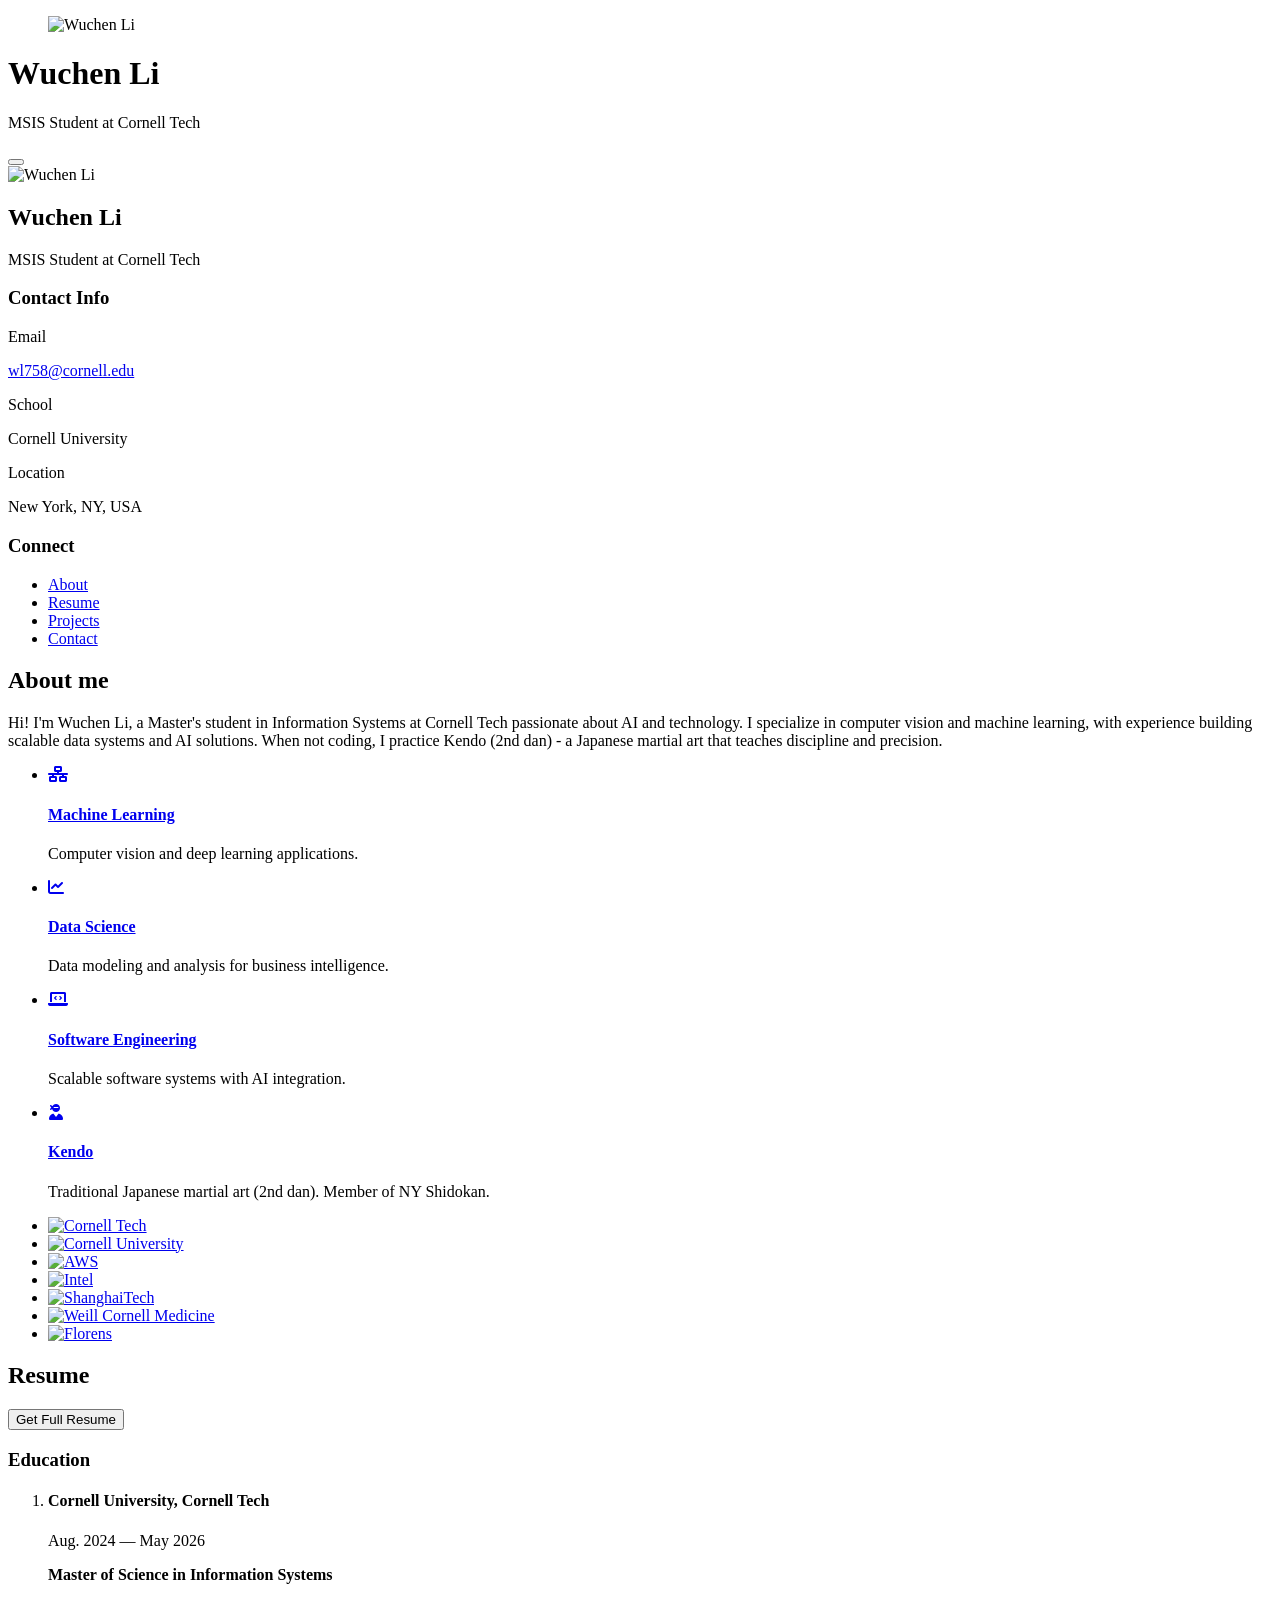
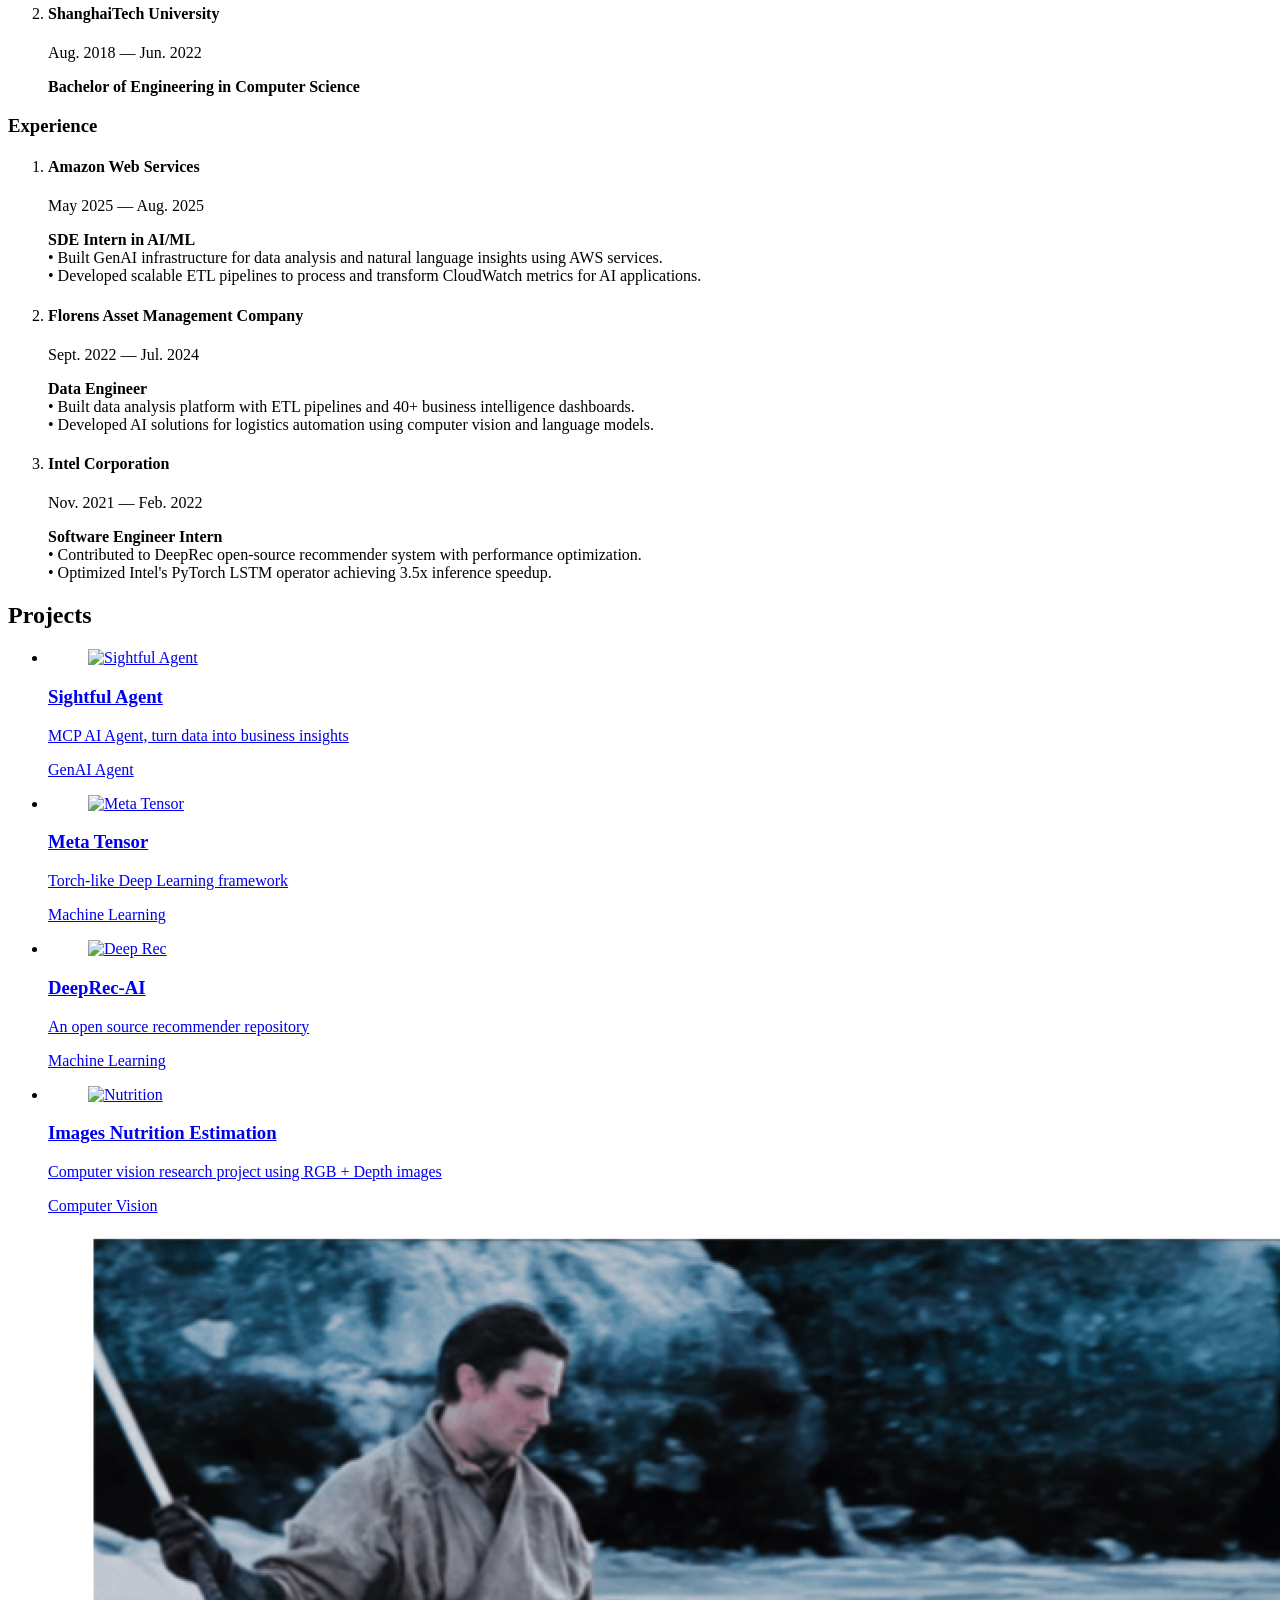
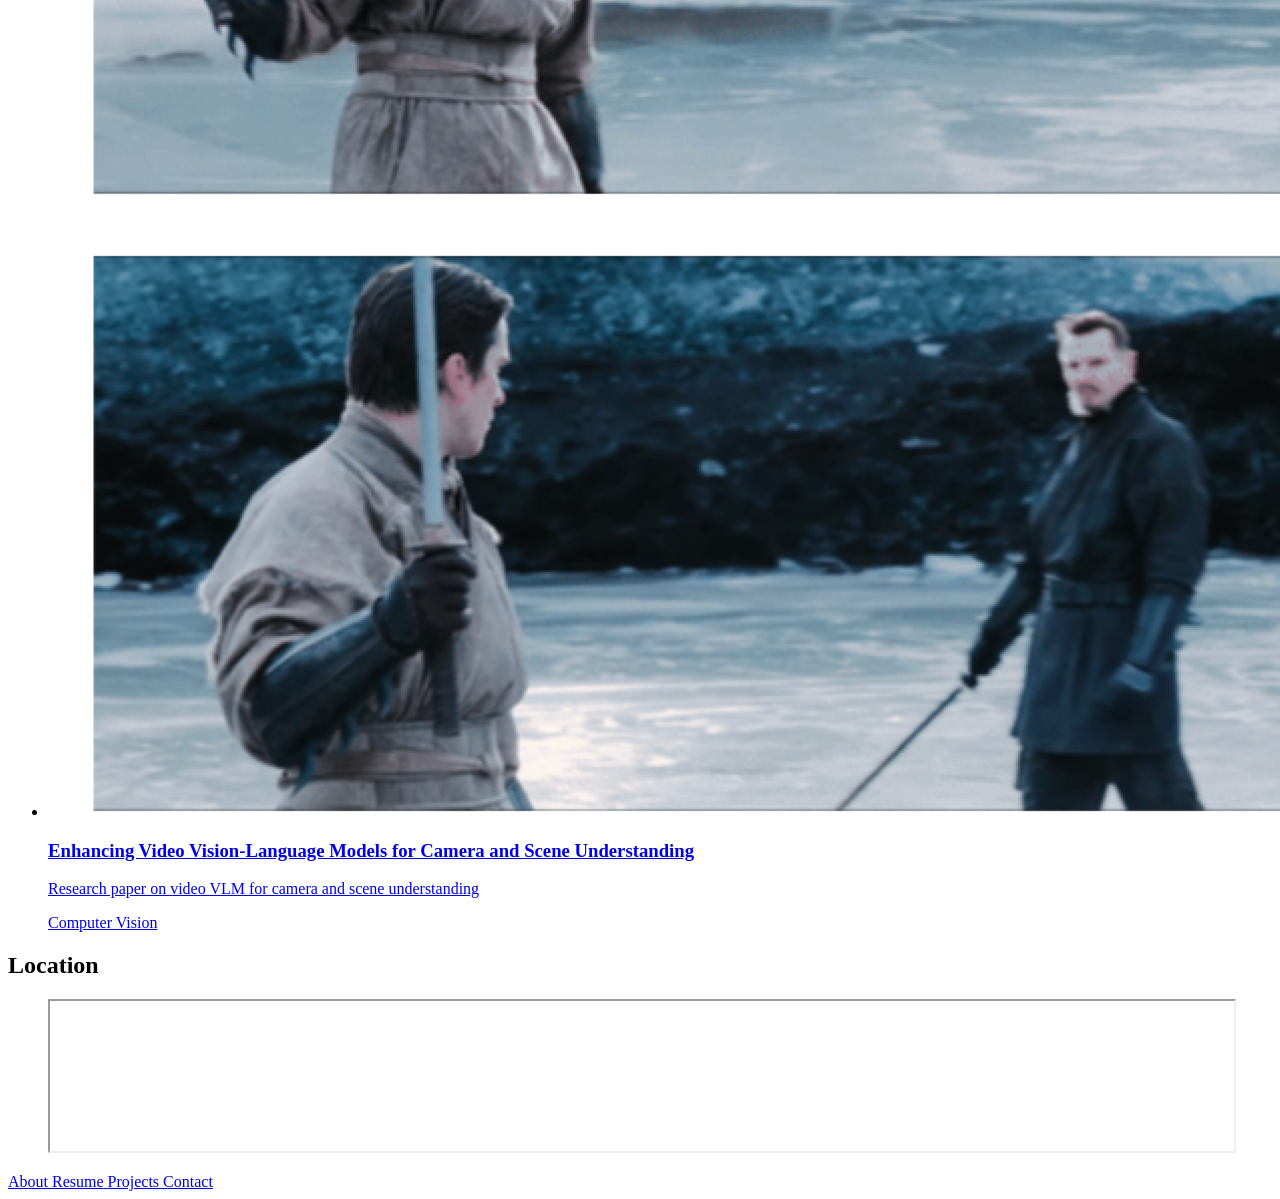
==== index.html @ 983c2b2d "add video vlm paper" ====
<!DOCTYPE html>
<html lang="en">

<head>
  <meta charset="UTF-8">
  <meta http-equiv="X-UA-Compatible" content="IE=edge">
  <meta name="viewport" content="width=device-width, initial-scale=1.0, viewport-fit=cover, user-scalable=no">
  <title>Wuchen Li - Personal Website</title>

  <!-- SEO Meta Tags -->
  <meta name="description" content="Wuchen Li - MSIS Student at Cornell Tech. Passionate about computer vision and healthcare. Kendo practitioner and technology enthusiast.">
  <meta name="keywords" content="Wuchen Li, Cornell Tech, MSIS, Computer Vision, Healthcare, Kendo, Technology">
  <meta name="author" content="Wuchen Li">
  <meta name="robots" content="index, follow">

  <!-- Open Graph Meta Tags -->
  <meta property="og:title" content="Wuchen Li | Homepage">
  <meta property="og:description" content="Hi, I'm Wuchen! Come to connect with me.">
  <meta property="og:image" content="https://sightvanish.github.io/assets/cover.jpeg">
  <meta property="og:url" content="https://sightvanish.github.io/">
  <meta property="og:type" content="website">

  <!-- Twitter Card Meta Tags -->
  <meta name="twitter:card" content="summary_large_image">
  <meta name="twitter:title" content="Wuchen Li | Homepage">
  <meta name="twitter:description" content="Hi, I'm Wuchen! Come to connect with me.">
  <meta name="twitter:image" content="https://sightvanish.github.io/assets/cover.jpeg">

  <!-- Structured Data -->
  <script type="application/ld+json">
  {
    "@context": "https://schema.org",
    "@type": "Person",
    "name": "Wuchen Li",
    "url": "https://sightvanish.github.io",
    "jobTitle": "MSIS Student",
    "worksFor": {
      "@type": "Organization",
      "name": "Cornell Tech"
    },
    "alumniOf": {
      "@type": "CollegeOrUniversity",
      "name": "Cornell University"
    },
    "sameAs": [
      "https://www.linkedin.com/in/wuchen-aubrey-li-a215612aa",
      "https://github.com/sightvanish",
      "https://www.instagram.com/li_wuchen/profilecard/?igsh=MTM2YzI3bjBvbGVmZQ=="
    ]
  }
  </script>

  <!--
    - favicon
  -->
  <link rel="shortcut icon" href="assets/images/wuchen.jpg" type="image/jpeg">

  <!--
    - Tailwind CSS
  -->
  <script src="https://cdn.tailwindcss.com"></script>
  <script>
    tailwind.config = {
      theme: {
        extend: {
          colors: {
            primary: {
              50: '#f0f9ff',
              100: '#e0f2fe',
              200: '#bae6fd',
              300: '#7dd3fc',
              400: '#38bdf8',
              500: '#0ea5e9',
              600: '#0284c7',
              700: '#0369a1',
              800: '#075985',
              900: '#0c4a6e',
            },
            accent: {
              50: '#fefce8',
              100: '#fef9c3',
              200: '#fef08a',
              300: '#fde047',
              400: '#facc15',
              500: '#eab308',
              600: '#ca8a04',
              700: '#a16207',
              800: '#854d0e',
              900: '#713f12',
            },
            neutral: {
              50: '#fafafa',
              100: '#f5f5f5',
              200: '#e5e5e5',
              300: '#d4d4d4',
              400: '#a3a3a3',
              500: '#737373',
              600: '#525252',
              700: '#404040',
              800: '#262626',
              900: '#171717',
            }
          },
          animation: {
            'fade-in': 'fadeIn 0.5s ease-in-out',
            'slide-up': 'slideUp 0.6s ease-out',
            'bounce-gentle': 'bounceGentle 2s infinite',
            'pulse-soft': 'pulseSoft 2s infinite',
            'float': 'float 3s ease-in-out infinite',
          },
          keyframes: {
            fadeIn: {
              '0%': { opacity: '0', transform: 'translateY(20px)' },
              '100%': { opacity: '1', transform: 'translateY(0)' }
            },
            slideUp: {
              '0%': { opacity: '0', transform: 'translateY(30px)' },
              '100%': { opacity: '1', transform: 'translateY(0)' }
            },
            bounceGentle: {
              '0%, 100%': { transform: 'translateY(0)' },
              '50%': { transform: 'translateY(-10px)' }
            },
            pulseSoft: {
              '0%, 100%': { opacity: '1' },
              '50%': { opacity: '0.8' }
            },
            float: {
              '0%, 100%': { transform: 'translateY(0px)' },
              '50%': { transform: 'translateY(-20px)' }
            }
          }
        }
      }
    }
  </script>

  <!--
    - custom css link
  -->
  <link rel="stylesheet" href="src/css/style.css">

  <!--
    - google font link
  -->
  <link rel="preconnect" href="https://fonts.googleapis.com">
  <link rel="preconnect" href="https://fonts.gstatic.com" crossorigin>
  <link href="https://fonts.googleapis.com/css2?family=Poppins:wght@300;400;500;600;700&display=swap" rel="stylesheet">

  <!-- Font Awesome -->
  <link rel="stylesheet" href="https://cdnjs.cloudflare.com/ajax/libs/font-awesome/6.0.0-beta3/css/all.min.css">

  <!-- Mobile-specific meta tags -->
  <meta name="apple-mobile-web-app-capable" content="yes">
  <meta name="apple-mobile-web-app-status-bar-style" content="default">
  <meta name="apple-mobile-web-app-title" content="Wuchen Li">
  <meta name="mobile-web-app-capable" content="yes">
  <meta name="theme-color" content="#3b82f6">
  <meta name="msapplication-TileColor" content="#3b82f6">

</head>

<body class="bg-gradient-to-br from-blue-50 via-white to-purple-50 min-h-screen font-['Poppins']">

  <!--
    - #MAIN
  -->

  <main class="min-h-screen bg-gradient-to-br from-blue-50 via-white to-purple-50">

    <!-- Mobile Header (Profile Section) -->
    <header class="mobile-header lg:hidden bg-white/90 backdrop-blur-lg border-b border-gray-200 shadow-lg sticky top-0 z-40">
      <div class="flex items-center p-3">
        <div class="flex items-center gap-3">
          <figure class="avatar-box bg-gradient-to-br from-blue-100 to-purple-100 p-1.5 rounded-xl shadow-lg">
            <img src="assets/images/wuchen.jpg" alt="Wuchen Li" width="80" height="80" class="rounded-lg">
          </figure>
          <div class="info-content">
            <h1 class="name text-base font-semibold text-gray-800" title="Wuchen Li">Wuchen Li</h1>
            <p class="title bg-gradient-to-r from-blue-500 to-purple-600 text-white text-xs font-medium px-2 py-0.5 rounded-full inline-block">MSIS Student at Cornell Tech</p>
          </div>
        </div>
      </div>
    </header>

    <!-- Desktop Sidebar (Hidden on mobile) -->
    <aside class="sidebar bg-white/80 backdrop-blur-lg border-r border-gray-200 p-6 shadow-xl w-80 flex-shrink-0 fixed top-0 left-0 h-screen overflow-hidden hidden lg:block z-50" data-sidebar>

      <!-- Mobile close button -->
      <button class="lg:hidden absolute top-4 right-4 bg-gradient-to-r from-red-500 to-pink-600 text-white rounded-xl px-3 py-2 text-sm font-medium shadow-lg transition-all duration-300" data-sidebar-close>
        <ion-icon name="close-outline" class="text-xl"></ion-icon>
      </button>

      <!-- Profile Section -->
      <div class="profile-section text-center mb-8">
        <!-- Avatar with clean design -->
        <div class="avatar-container relative mb-6">
          <div class="relative bg-white p-2 rounded-2xl shadow-lg">
            <img src="assets/images/wuchen.jpg" alt="Wuchen Li" width="160" height="160" class="rounded-xl shadow-sm">
          </div>
        </div>

        <!-- Name and Title -->
        <h1 class="name text-2xl font-bold text-gray-800 mb-2 bg-gradient-to-r from-blue-500 to-purple-600 bg-clip-text text-transparent" title="Wuchen Li">Wuchen Li</h1>
        <p class="title text-gray-600 text-sm font-medium mb-4">MSIS Student at Cornell Tech</p>
        
      </div>

      <!-- Contact Section -->
      <div class="contact-section mb-8">
        <h3 class="section-title text-gray-700 text-sm font-semibold uppercase tracking-wider mb-4 flex items-center gap-2">
          <div class="w-1 h-4 bg-gradient-to-b from-blue-500 to-purple-600 rounded-full"></div>
          Contact Info
        </h3>

        <div class="contact-grid space-y-3">
          <!-- Email -->
          <div class="contact-card group bg-gray-50 border border-gray-200 rounded-xl p-3 hover:bg-gray-100 transition-all duration-300 hover:scale-105">
            <div class="flex items-center gap-3">
              <div class="icon-wrapper bg-gradient-to-br from-blue-500 to-blue-600 w-8 h-8 rounded-lg flex items-center justify-center shadow-lg group-hover:shadow-blue-500/25 transition-all duration-300">
                <ion-icon name="mail-outline" class="text-white text-sm"></ion-icon>
              </div>
              <div class="contact-details flex-1 min-w-0">
                <p class="contact-label text-gray-500 text-xs font-medium uppercase tracking-wider mb-1">Email</p>
                <a href="mailto:wl758@cornell.edu" class="contact-value text-gray-700 text-sm font-medium hover:text-blue-600 transition-colors duration-300 truncate block">wl758@cornell.edu</a>
              </div>
            </div>
          </div>


          <!-- School -->
          <div class="contact-card group bg-gray-50 border border-gray-200 rounded-xl p-3 hover:bg-gray-100 transition-all duration-300 hover:scale-105">
            <div class="flex items-center gap-3">
              <div class="icon-wrapper bg-gradient-to-br from-purple-500 to-purple-600 w-8 h-8 rounded-lg flex items-center justify-center shadow-lg group-hover:shadow-purple-500/25 transition-all duration-300">
                <ion-icon name="school-outline" class="text-white text-sm"></ion-icon>
              </div>
              <div class="contact-details flex-1 min-w-0">
                <p class="contact-label text-gray-500 text-xs font-medium uppercase tracking-wider mb-1">School</p>
                <span class="contact-value text-gray-700 text-sm font-medium truncate block">Cornell University</span>
              </div>
            </div>
          </div>

          <!-- Location -->
          <div class="contact-card group bg-gray-50 border border-gray-200 rounded-xl p-3 hover:bg-gray-100 transition-all duration-300 hover:scale-105">
            <div class="flex items-center gap-3">
              <div class="icon-wrapper bg-gradient-to-br from-pink-500 to-pink-600 w-8 h-8 rounded-lg flex items-center justify-center shadow-lg group-hover:shadow-pink-500/25 transition-all duration-300">
                <ion-icon name="location-outline" class="text-white text-sm"></ion-icon>
              </div>
              <div class="contact-details flex-1 min-w-0">
                <p class="contact-label text-gray-500 text-xs font-medium uppercase tracking-wider mb-1">Location</p>
                <span class="contact-value text-gray-700 text-sm font-medium truncate block">New York, NY, USA</span>
              </div>
            </div>
          </div>
        </div>
      </div>

      <!-- Social Media Section -->
      <div class="social-section">
        <h3 class="section-title text-gray-700 text-sm font-semibold uppercase tracking-wider mb-4 flex items-center gap-2">
          <div class="w-1 h-4 bg-gradient-to-b from-blue-500 to-purple-600 rounded-full"></div>
          Connect
        </h3>

        <div class="social-grid grid grid-cols-3 gap-3">
          <a href="https://www.linkedin.com/in/wuchen-aubrey-li-a215612aa" class="social-card group bg-blue-50 border border-blue-200 rounded-xl p-4 flex flex-col items-center justify-center hover:bg-blue-100 transition-all duration-300 hover:scale-105 hover:shadow-lg hover:shadow-blue-500/25">
            <ion-icon name="logo-linkedin" class="text-blue-600 text-2xl group-hover:text-blue-700 transition-colors duration-300"></ion-icon>
          </a>

          <a href="https://github.com/sightvanish" class="social-card group bg-gray-50 border border-gray-200 rounded-xl p-4 flex flex-col items-center justify-center hover:bg-gray-100 transition-all duration-300 hover:scale-105 hover:shadow-lg hover:shadow-gray-500/25">
            <ion-icon name="logo-github" class="text-gray-600 text-2xl group-hover:text-gray-700 transition-colors duration-300"></ion-icon>
          </a>

          <a href="https://www.instagram.com/li_wuchen/profilecard/?igsh=MTM2YzI3bjBvbGVmZQ==" class="social-card group bg-pink-50 border border-pink-200 rounded-xl p-4 flex flex-col items-center justify-center hover:bg-pink-100 transition-all duration-300 hover:scale-105 hover:shadow-lg hover:shadow-pink-500/25">
            <ion-icon name="logo-instagram" class="text-pink-600 text-2xl group-hover:text-pink-700 transition-colors duration-300"></ion-icon>
          </a>
        </div>
      </div>

    </aside>

    <!-- Main Content Area -->
    <div class="main-content lg:ml-80">

      <!-- Desktop Navigation (Hidden on mobile) -->
      <nav class="navbar bg-white/90 backdrop-blur-lg border-b border-gray-200 shadow-lg z-40 fixed top-0 left-80 right-0 hidden lg:block">

        <div class="flex justify-center items-center p-4">
          <ul class="navbar-list flex justify-center items-center gap-6">

            <li class="navbar-item">
              <a href="#about" class="navbar-link active text-sm font-medium text-gray-700 hover:text-blue-600 transition-colors duration-300 py-4 px-2" data-nav-link>About</a>
            </li>

            <li class="navbar-item">
              <a href="#resume" class="navbar-link text-sm font-medium text-gray-700 hover:text-blue-600 transition-colors duration-300 py-4 px-2" data-nav-link>Resume</a>
            </li>

            <li class="navbar-item">
              <a href="#projects" class="navbar-link text-sm font-medium text-gray-700 hover:text-blue-600 transition-colors duration-300 py-4 px-2" data-nav-link>Projects</a>
            </li>

            <li class="navbar-item">
              <a href="#contact" class="navbar-link text-sm font-medium text-gray-700 hover:text-blue-600 transition-colors duration-300 py-4 px-2" data-nav-link>Contact</a>
            </li>

          </ul>
        </div>

      </nav>

      <!-- Content area with padding -->
      <div class="p-4 pb-24 lg:pb-8 lg:pt-20">

        <!--
          - #ABOUT
        -->

        <section id="about" class="about bg-white/80 backdrop-blur-lg border border-gray-200 rounded-3xl p-6 lg:p-8 shadow-xl animate-fade-in mb-8">

          <header class="mb-6">
            <h2 class="h2 article-title text-3xl font-bold text-gray-800 mb-4 relative">About me</h2>
          </header>

          <section class="about-text mb-8">
            <p class="text-gray-600 text-lg leading-relaxed">
              Hi! I'm Wuchen Li, a Master's student in Information Systems at Cornell Tech passionate about AI and technology. 
              I specialize in computer vision and machine learning, with experience building scalable data systems and AI solutions.
              When not coding, I practice Kendo (2nd dan) - a Japanese martial art that teaches discipline and precision.
            </p>
          </section>

          <ul class="service-list grid grid-cols-1 md:grid-cols-2 gap-6">
      
            <!-- Machine Learning -->
            <li class="service-item bg-gradient-to-br from-blue-50 to-purple-50 border border-blue-200 rounded-2xl p-6 shadow-lg hover:shadow-xl transition-all duration-300 transform hover:-translate-y-2">
              <div class="service-header flex items-center gap-4 mb-4">
                <div class="service-icon-box">
                  <a href="https://github.com/SightVanish/MetaTensor.git" target="_blank" class="block">
                    <i class="fas fa-network-wired service-icon text-4xl text-blue-600 hover:text-purple-600 transition-colors duration-300"></i>
                  </a>
                </div>
                <h4 class="h4 service-item-title text-xl font-semibold text-gray-800">
                  <a href="https://github.com/SightVanish/MetaTensor.git" target="_blank" class="hover:text-blue-600 transition-colors duration-300">Machine Learning</a>
                </h4>
              </div>
              <div class="service-content-box">
                <p class="service-item-text text-gray-600 leading-relaxed">
                  Computer vision and deep learning applications.
                </p>
              </div>
            </li>
      
            <!-- Data Science -->
            <li class="service-item bg-gradient-to-br from-green-50 to-blue-50 border border-green-200 rounded-2xl p-6 shadow-lg hover:shadow-xl transition-all duration-300 transform hover:-translate-y-2">
              <div class="service-header flex items-center gap-4 mb-4">
                <div class="service-icon-box">
                  <a href="https://github.com/SightVanish/PortfolioSelection.git" target="_blank" class="block">
                    <i class="fas fa-chart-line service-icon text-4xl text-green-600 hover:text-blue-600 transition-colors duration-300"></i>
                  </a>
                </div>
                <h4 class="h4 service-item-title text-xl font-semibold text-gray-800">
                  <a href="https://github.com/SightVanish/PortfolioSelection.git" target="_blank" class="hover:text-blue-600 transition-colors duration-300">Data Science</a>
                </h4>
              </div>
              <div class="service-content-box">
                <p class="service-item-text text-gray-600 leading-relaxed">
                  Data modeling and analysis for business intelligence.
                </p>
              </div>
            </li>
      
            <!-- Software Engineering -->
            <li class="service-item bg-gradient-to-br from-purple-50 to-pink-50 border border-purple-200 rounded-2xl p-6 shadow-lg hover:shadow-xl transition-all duration-300 transform hover:-translate-y-2">
              <div class="service-header flex items-center gap-4 mb-4">
                <div class="service-icon-box">
                  <a href="https://github.com/DeepRec-AI/DeepRec.git" target="_blank" class="block">
                    <i class="fas fa-laptop-code service-icon text-4xl text-purple-600 hover:text-pink-600 transition-colors duration-300"></i>
                  </a>
                </div>
                <h4 class="h4 service-item-title text-xl font-semibold text-gray-800">
                  <a href="https://github.com/DeepRec-AI/DeepRec.git" target="_blank" class="hover:text-blue-600 transition-colors duration-300">Software Engineering</a>
                </h4>
              </div>
              <div class="service-content-box">
                <p class="service-item-text text-gray-600 leading-relaxed">
                  Scalable software systems with AI integration.
                </p>
              </div>
            </li>
      
            <!-- Kendo -->
            <li class="service-item bg-gradient-to-br from-orange-50 to-red-50 border border-orange-200 rounded-2xl p-6 shadow-lg hover:shadow-xl transition-all duration-300 transform hover:-translate-y-2">
              <div class="service-header flex items-center gap-4 mb-4">
                <div class="service-icon-box">
                  <a href="https://shidogakuin.com/" target="_blank" class="block">
                    <i class="fas fa-user-ninja service-icon text-4xl text-orange-600 hover:text-red-600 transition-colors duration-300"></i>
                  </a>
                </div>
                <h4 class="h4 service-item-title text-xl font-semibold text-gray-800">
                  <a href="https://shidogakuin.com/" target="_blank" class="hover:text-blue-600 transition-colors duration-300">Kendo</a>
                </h4>
              </div>
              <div class="service-content-box">
                <p class="service-item-text text-gray-600 leading-relaxed">
                  Traditional Japanese martial art (2nd dan). Member of NY Shidokan.
                </p>
              </div>
            </li>
      
          </ul>

          <!-- Partners & Institutions -->
          <section class="clients mt-8">
            <ul class="clients-list flex gap-8 overflow-x-auto pb-4 px-4">
              <li class="clients-item flex-shrink-0">
                <a href="https://tech.cornell.edu" class="block">
                  <img src="assets/images/ct.png" alt="Cornell Tech" class="h-20 w-auto filter grayscale hover:grayscale-0 transition-all duration-300">
                </a>
              </li>
              <li class="clients-item flex-shrink-0">
                <a href="https://www.cornell.edu" class="block">
                  <img src="assets/images/cornell.png" alt="Cornell University" class="h-20 w-auto filter grayscale hover:grayscale-0 transition-all duration-300">
                </a>
              </li>
              <li class="clients-item flex-shrink-0">
                <a href="https://aws.amazon.com" class="block">
                  <img src="assets/images/AWS.png" alt="AWS" class="h-20 w-auto filter grayscale hover:grayscale-0 transition-all duration-300">
                </a>
              </li>
              <li class="clients-item flex-shrink-0">
                <a href="https://www.intel.com" class="block">
                  <img src="assets/images/Intel.png" alt="Intel" class="h-20 w-auto filter grayscale hover:grayscale-0 transition-all duration-300">
                </a>
              </li>
              <li class="clients-item flex-shrink-0">
                <a href="https://www.shanghaitech.edu.cn/eng/" class="block">
                  <img src="assets/images/shanghaitech.png" alt="ShanghaiTech" class="h-20 w-auto filter grayscale hover:grayscale-0 transition-all duration-300">
                </a>
              </li>
              <li class="clients-item flex-shrink-0">
                <a href="https://weill.cornell.edu" class="block">
                  <img src="assets/images/wcm.png" alt="Weill Cornell Medicine" class="h-20 w-auto filter grayscale hover:grayscale-0 transition-all duration-300">
                </a>
              </li>
              <li class="clients-item flex-shrink-0">
                <a href="https://www.florens.com" class="block">
                  <img src="assets/images/Florens.jpg" alt="Florens" class="h-20 w-auto filter grayscale hover:grayscale-0 transition-all duration-300">
                </a>
              </li>
            </ul>
          </section>

        </section>




        <!--
          - #RESUME
        -->

        <section id="resume" class="resume bg-white/80 backdrop-blur-lg border border-gray-200 rounded-3xl p-8 shadow-xl animate-fade-in mb-8">
          <header class="mb-8">
            <h2 class="h2 article-title text-3xl font-bold text-gray-800 mb-4">Resume</h2>
          </header>

          <div class="resume-download mb-8">
            <a href="https://drive.google.com/file/d/1L00V4jgaFC3DFxGvcUTUxunax2HSWGQc/view?usp=sharing" target="_blank" class="inline-block">
              <button class="download-btn bg-gradient-to-r from-blue-500 to-purple-600 text-white px-6 py-3 rounded-xl font-medium shadow-lg hover:shadow-xl transition-all duration-300 transform hover:scale-105">Get Full Resume</button>
            </a>
          </div>

          <section class="timeline mb-12">

            <div class="title-wrapper flex items-center gap-4 mb-8">
              <div class="icon-box bg-gradient-to-br from-blue-500 to-purple-600 text-white w-12 h-12 rounded-xl flex items-center justify-center shadow-lg">
                <ion-icon name="book-outline"></ion-icon>
              </div>

              <h3 class="h3 text-2xl font-bold text-gray-800">Education</h3>
            </div>

            <ol class="timeline-list space-y-8 ml-16">

                          <li class="timeline-item relative">

              <h4 class="h4 timeline-item-title text-xl font-semibold text-gray-800 mb-2">Cornell University, Cornell Tech</h4>

              <span class="text-blue-600 font-medium mb-3 block">Aug. 2024 — May 2026</span>

              <p class="timeline-text text-gray-600 leading-relaxed">
                <b class="text-gray-800">Master of Science in Information Systems</b>
              </p>

            </li>

              <li class="timeline-item relative">

                <h4 class="h4 timeline-item-title text-xl font-semibold text-gray-800 mb-2">ShanghaiTech University</h4>

                <span class="text-blue-600 font-medium mb-3 block">Aug. 2018 — Jun. 2022</span>

                <p class="timeline-text text-gray-600 leading-relaxed">
                  <b class="text-gray-800">Bachelor of Engineering in Computer Science</b>
                </p>

              </li>

            </ol>

          </section>

          <section class="timeline mb-12">

            <div class="title-wrapper flex items-center gap-4 mb-8">
              <div class="icon-box bg-gradient-to-br from-blue-500 to-purple-600 text-white w-12 h-12 rounded-xl flex items-center justify-center shadow-lg">
                <ion-icon name="briefcase-outline"></ion-icon>
              </div>

              <h3 class="h3 text-2xl font-bold text-gray-800">Experience</h3>
            </div>

            <ol class="timeline-list space-y-8 ml-16">
              <li class="timeline-item relative">

                <h4 class="h4 timeline-item-title text-xl font-semibold text-gray-800 mb-2">Amazon Web Services</h4>

                <span class="text-blue-600 font-medium mb-3 block">May 2025 — Aug. 2025</span>

                <p class="timeline-text text-gray-600 leading-relaxed">
                  <b class="text-gray-800">SDE Intern in AI/ML</b> <br>
                  • Built GenAI infrastructure for data analysis and natural language insights using AWS services.<br>
                  • Developed scalable ETL pipelines to process and transform CloudWatch metrics for AI applications.
                </p>

              </li>

                          <li class="timeline-item relative">

              <h4 class="h4 timeline-item-title text-xl font-semibold text-gray-800 mb-2">Florens Asset Management Company</h4>

              <span class="text-blue-600 font-medium mb-3 block">Sept. 2022 — Jul. 2024</span>

              <p class="timeline-text text-gray-600 leading-relaxed">
                <b class="text-gray-800">Data Engineer</b> <br>
                • Built data analysis platform with ETL pipelines and 40+ business intelligence dashboards.<br>
                • Developed AI solutions for logistics automation using computer vision and language models.
              </p>

            </li>

                          <li class="timeline-item relative">

              <h4 class="h4 timeline-item-title text-xl font-semibold text-gray-800 mb-2">Intel Corporation</h4>

              <span class="text-blue-600 font-medium mb-3 block">Nov. 2021 — Feb. 2022</span>

              <p class="timeline-text text-gray-600 leading-relaxed">
                <b class="text-gray-800">Software Engineer Intern</b> <br>
                • Contributed to DeepRec open-source recommender system with performance optimization.<br>
                • Optimized Intel's PyTorch LSTM operator achieving 3.5x inference speedup.
              </p>

            </li>

            </ol>

          </section>


        </section>

        <!--
          - #Project
        -->

        <section id="projects" class="projects bg-white/80 backdrop-blur-lg border border-gray-200 rounded-3xl p-8 shadow-xl animate-fade-in mb-8">

          <header class="mb-8">
            <h2 class="h2 article-title text-3xl font-bold text-gray-800 mb-4">Projects</h2>
          </header>

          <section class="projects">


            <ul class="project-list grid grid-cols-1 md:grid-cols-2 lg:grid-cols-3 gap-8">

              <li class="project-item active bg-white rounded-2xl shadow-lg hover:shadow-xl transition-all duration-300 transform hover:-translate-y-2" data-filter-item data-category="genai">
                <a href="https://sightfulagent.com" target="_blank" class="block">

                  <figure class="project-img relative w-full h-48 rounded-t-2xl overflow-hidden">
                    <div class="project-item-icon-box absolute inset-0 bg-black/50 flex items-center justify-center opacity-0 hover:opacity-100 transition-opacity duration-300">
                      <ion-icon name="eye-outline" class="text-white text-2xl"></ion-icon>
                    </div>

                    <img src="assets/images/sightfulagent.png" alt="Sightful Agent" loading="lazy" class="w-full h-full object-cover">
                  </figure>

                  <div class="p-6">
                    <h3 class="project-title text-xl font-semibold text-gray-800 mb-2">Sightful Agent</h3>
                    <p class="project-description text-gray-600 text-sm mb-3">MCP AI Agent, turn data into business insights</p>
                    <p class="project-category text-blue-600 font-medium">GenAI Agent</p>
                  </div>

                </a>
              </li>

              <li class="project-item active bg-white rounded-2xl shadow-lg hover:shadow-xl transition-all duration-300 transform hover:-translate-y-2" data-filter-item data-category="machine learning">
                <a href="https://github.com/SightVanish/MetaTensor.git" class="block">

                  <figure class="project-img relative w-full h-48 rounded-t-2xl overflow-hidden">
                    <div class="project-item-icon-box absolute inset-0 bg-black/50 flex items-center justify-center opacity-0 hover:opacity-100 transition-opacity duration-300">
                      <ion-icon name="eye-outline" class="text-white text-2xl"></ion-icon>
                    </div>

                    <img src="assets/images/metatensor.jpg" alt="Meta Tensor" loading="lazy" class="w-full h-full object-cover">
                  </figure>

                  <div class="p-6">
                    <h3 class="project-title text-xl font-semibold text-gray-800 mb-2">Meta Tensor</h3>
                    <p class="project-description text-gray-600 text-sm mb-3">Torch-like Deep Learning framework</p>
                    <p class="project-category text-blue-600 font-medium">Machine Learning</p>
                  </div>

                </a>
              </li>

              <li class="project-item active bg-white rounded-2xl shadow-lg hover:shadow-xl transition-all duration-300 transform hover:-translate-y-2" data-filter-item data-category="machine learning">
                <a href="https://github.com/DeepRec-AI/DeepRec" class="block">

                  <figure class="project-img relative w-full h-48 rounded-t-2xl overflow-hidden">
                    <div class="project-item-icon-box absolute inset-0 bg-black/50 flex items-center justify-center opacity-0 hover:opacity-100 transition-opacity duration-300">
                      <ion-icon name="eye-outline" class="text-white text-2xl"></ion-icon>
                    </div>

                    <img src="assets/images/deeprec.png" alt="Deep Rec" loading="lazy" class="w-full h-full object-cover">
                  </figure>

                  <div class="p-6">
                    <h3 class="project-title text-xl font-semibold text-gray-800 mb-2">DeepRec-AI</h3>
                    <p class="project-description text-gray-600 text-sm mb-3">An open source recommender repository</p>
                    <p class="project-category text-blue-600 font-medium">Machine Learning</p>
                  </div>

                </a>
              </li>

              <li class="project-item active bg-white rounded-2xl shadow-lg hover:shadow-xl transition-all duration-300 transform hover:-translate-y-2" data-filter-item data-category="computer vision">
                <a href="https://github.com/SightVanish/NutritionEstimation" class="block">

                  <figure class="project-img relative w-full h-48 rounded-t-2xl overflow-hidden">
                    <div class="project-item-icon-box absolute inset-0 bg-black/50 flex items-center justify-center opacity-0 hover:opacity-100 transition-opacity duration-300">
                      <ion-icon name="eye-outline" class="text-white text-2xl"></ion-icon>
                    </div>

                    <img src="assets/images/nutrition.jpg" alt="Nutrition" loading="lazy" class="w-full h-full object-cover">
                  </figure>

                  <div class="p-6">
                    <h3 class="project-title text-xl font-semibold text-gray-800 mb-2">Images Nutrition Estimation</h3>
                    <p class="project-description text-gray-600 text-sm mb-3">Computer vision research project using RGB + Depth images</p>
                    <p class="project-category text-blue-600 font-medium">Computer Vision</p>
                  </div>

                </a>
              </li>

              <li class="project-item active bg-white rounded-2xl shadow-lg hover:shadow-xl transition-all duration-300 transform hover:-translate-y-2" data-filter-item data-category="computer vision">
                <a href="assets/documents/Enhancing Video Vision-Language Models for Camera and Scene Understanding.pdf" target="_blank" rel="noopener noreferrer" class="block">

                  <figure class="project-img relative w-full h-48 rounded-t-2xl overflow-hidden">
                    <div class="project-item-icon-box absolute inset-0 bg-black/50 flex items-center justify-center opacity-0 hover:opacity-100 transition-opacity duration-300">
                      <ion-icon name="document-text-outline" class="text-white text-2xl"></ion-icon>
                    </div>

                    <img src="assets/images/video-vlm-paper.png" alt="Enhancing Video Vision-Language Models for Camera and Scene Understanding" loading="lazy" class="w-full h-full object-cover">
                  </figure>

                  <div class="p-6">
                    <h3 class="project-title text-xl font-semibold text-gray-800 mb-2">Enhancing Video Vision-Language Models for Camera and Scene Understanding</h3>
                    <p class="project-description text-gray-600 text-sm mb-3">Research paper on video VLM for camera and scene understanding</p>
                    <p class="project-category text-blue-600 font-medium">Computer Vision</p>
                  </div>

                </a>
              </li>

            </ul>

          </section>

        </section>

        <!--
          - #CONTACT
        -->

        <section id="contact" class="contact bg-white/80 backdrop-blur-lg border border-gray-200 rounded-3xl p-8 shadow-xl animate-fade-in">

          <header class="mb-8">
            <h2 class="h2 article-title text-3xl font-bold text-gray-800 mb-4">Location</h2>
          </header>

          <section class="mapbox mb-12" data-mapbox>
            <figure class="h-80 w-full rounded-2xl overflow-hidden border border-gray-200">
              <iframe
                src="https://www.google.com/maps/embed?pb=!1m18!1m12!1m3!1d3022.2905243968103!2d-73.95880502304192!3d40.75563443494187!2m3!1f0!2f0!3f0!3m2!1i1024!2i768!4f13.1!3m3!1m2!1s0x89c259ba857dd7a7%3A0xa9377b1a9772ce08!2sCornell%20Tech!5e0!3m2!1sen!2sus!4v1729628853876!5m2!1sen!2sus"
                width="100%" height="100%" loading="lazy" class="border-0"></iframe>
            </figure>
          </section>


        </section>

      </div>

    </div>

    <!-- Mobile Bottom Navigation -->
    <nav class="mobile-bottom-nav lg:hidden fixed bottom-0 left-0 right-0 bg-white/95 backdrop-blur-lg border-t border-gray-200 shadow-lg z-50">
      <div class="flex justify-around items-center p-2">
        <a href="#about" class="nav-item flex flex-col items-center p-3 rounded-xl transition-all duration-300 active" data-nav-link>
          <ion-icon name="person-outline" class="text-xl mb-1"></ion-icon>
          <span class="text-xs font-medium">About</span>
        </a>
        <a href="#resume" class="nav-item flex flex-col items-center p-3 rounded-xl transition-all duration-300" data-nav-link>
          <ion-icon name="document-text-outline" class="text-xl mb-1"></ion-icon>
          <span class="text-xs font-medium">Resume</span>
        </a>
        <a href="#projects" class="nav-item flex flex-col items-center p-3 rounded-xl transition-all duration-300" data-nav-link>
          <ion-icon name="folder-outline" class="text-xl mb-1"></ion-icon>
          <span class="text-xs font-medium">Projects</span>
        </a>
        <a href="#contact" class="nav-item flex flex-col items-center p-3 rounded-xl transition-all duration-300" data-nav-link>
          <ion-icon name="mail-outline" class="text-xl mb-1"></ion-icon>
          <span class="text-xs font-medium">Contact</span>
        </a>
      </div>
    </nav>

  </main>

  <!--
    - custom js link
  -->
  <script src="src/js/script.js"></script>

  <!--
    - ionicon link
  -->
  <script type="module" src="https://unpkg.com/ionicons@5.5.2/dist/ionicons/ionicons.esm.js"></script>
  <script nomodule src="https://unpkg.com/ionicons@5.5.2/dist/ionicons/ionicons.js"></script>

</body>

</html>
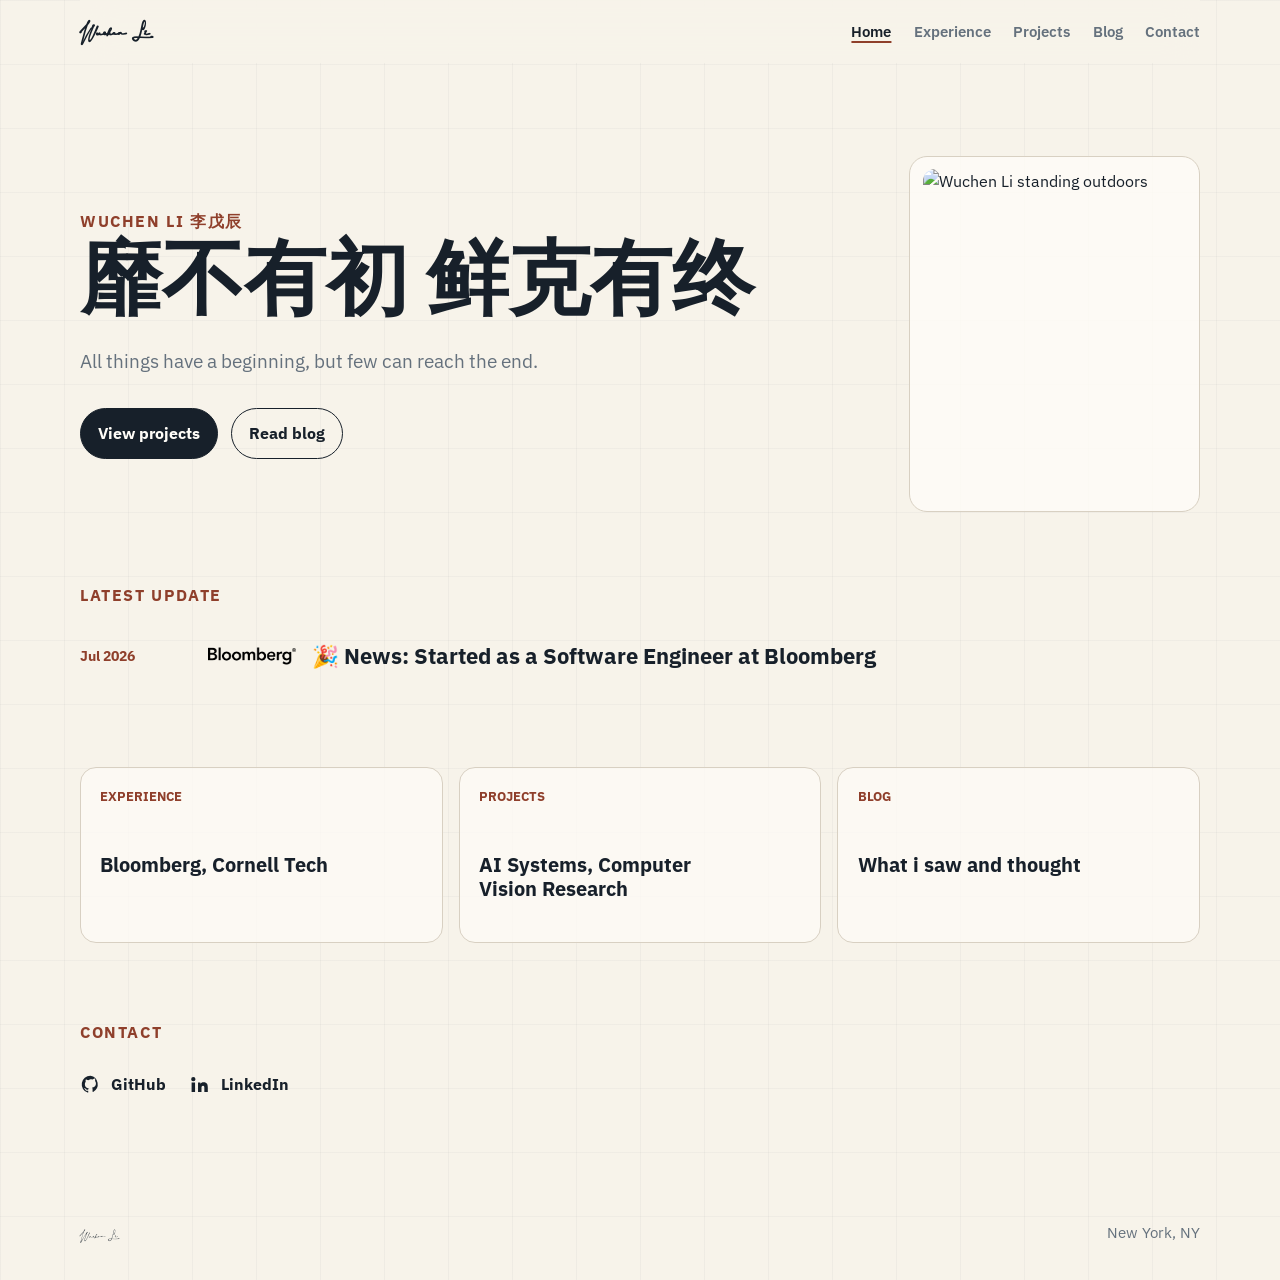
==== commit 47cefd2f: "Redesign personal website" ====
--- a/index.html
+++ b/index.html
@@ -4,755 +4,143 @@
 <head>
   <meta charset="UTF-8">
   <meta http-equiv="X-UA-Compatible" content="IE=edge">
-  <meta name="viewport" content="width=device-width, initial-scale=1.0, viewport-fit=cover, user-scalable=no">
-  <title>Wuchen Li - Personal Website</title>
-
-  <!-- SEO Meta Tags -->
-  <meta name="description" content="Wuchen Li - MSIS Student at Cornell Tech. Passionate about computer vision and healthcare. Kendo practitioner and technology enthusiast.">
-  <meta name="keywords" content="Wuchen Li, Cornell Tech, MSIS, Computer Vision, Healthcare, Kendo, Technology">
+  <meta name="viewport" content="width=device-width, initial-scale=1.0, viewport-fit=cover">
+  <title>Wuchen Li - Software Engineer at Bloomberg</title>
+  <meta name="description" content="Wuchen Li is a Software Engineer at Bloomberg with interests in computer vision research, AI systems, and Kendo.">
+  <meta name="keywords" content="Wuchen Li, Bloomberg, Software Engineer, Computer Vision, Cornell Tech, Machine Learning">
   <meta name="author" content="Wuchen Li">
   <meta name="robots" content="index, follow">
-
-  <!-- Open Graph Meta Tags -->
-  <meta property="og:title" content="Wuchen Li | Homepage">
-  <meta property="og:description" content="Hi, I'm Wuchen! Come to connect with me.">
+  <meta property="og:title" content="Wuchen Li">
+  <meta property="og:description" content="Software engineer at Bloomberg, computer vision researcher, and Kendo practitioner.">
   <meta property="og:image" content="https://sightvanish.github.io/assets/cover.jpeg">
   <meta property="og:url" content="https://sightvanish.github.io/">
   <meta property="og:type" content="website">
-
-  <!-- Twitter Card Meta Tags -->
   <meta name="twitter:card" content="summary_large_image">
-  <meta name="twitter:title" content="Wuchen Li | Homepage">
-  <meta name="twitter:description" content="Hi, I'm Wuchen! Come to connect with me.">
+  <meta name="twitter:title" content="Wuchen Li">
+  <meta name="twitter:description" content="Software engineer at Bloomberg, computer vision researcher, and Kendo practitioner.">
   <meta name="twitter:image" content="https://sightvanish.github.io/assets/cover.jpeg">
-
-  <!-- Structured Data -->
   <script type="application/ld+json">
   {
     "@context": "https://schema.org",
     "@type": "Person",
     "name": "Wuchen Li",
     "url": "https://sightvanish.github.io",
-    "jobTitle": "MSIS Student",
+    "jobTitle": "Software Engineer",
     "worksFor": {
       "@type": "Organization",
-      "name": "Cornell Tech"
+      "name": "Bloomberg"
     },
-    "alumniOf": {
-      "@type": "CollegeOrUniversity",
-      "name": "Cornell University"
-    },
+    "alumniOf": [
+      {
+        "@type": "CollegeOrUniversity",
+        "name": "Cornell University"
+      },
+      {
+        "@type": "CollegeOrUniversity",
+        "name": "ShanghaiTech University"
+      }
+    ],
     "sameAs": [
-      "https://www.linkedin.com/in/wuchen-aubrey-li-a215612aa",
-      "https://github.com/sightvanish",
-      "https://www.instagram.com/li_wuchen/profilecard/?igsh=MTM2YzI3bjBvbGVmZQ=="
+      "https://www.linkedin.com/in/wuchen-li/",
+      "https://github.com/sightvanish"
     ]
   }
   </script>
-
-  <!--
-    - favicon
-  -->
   <link rel="shortcut icon" href="assets/images/wuchen.jpg" type="image/jpeg">
-
-  <!--
-    - Tailwind CSS
-  -->
-  <script src="https://cdn.tailwindcss.com"></script>
-  <script>
-    tailwind.config = {
-      theme: {
-        extend: {
-          colors: {
-            primary: {
-              50: '#f0f9ff',
-              100: '#e0f2fe',
-              200: '#bae6fd',
-              300: '#7dd3fc',
-              400: '#38bdf8',
-              500: '#0ea5e9',
-              600: '#0284c7',
-              700: '#0369a1',
-              800: '#075985',
-              900: '#0c4a6e',
-            },
-            accent: {
-              50: '#fefce8',
-              100: '#fef9c3',
-              200: '#fef08a',
-              300: '#fde047',
-              400: '#facc15',
-              500: '#eab308',
-              600: '#ca8a04',
-              700: '#a16207',
-              800: '#854d0e',
-              900: '#713f12',
-            },
-            neutral: {
-              50: '#fafafa',
-              100: '#f5f5f5',
-              200: '#e5e5e5',
-              300: '#d4d4d4',
-              400: '#a3a3a3',
-              500: '#737373',
-              600: '#525252',
-              700: '#404040',
-              800: '#262626',
-              900: '#171717',
-            }
-          },
-          animation: {
-            'fade-in': 'fadeIn 0.5s ease-in-out',
-            'slide-up': 'slideUp 0.6s ease-out',
-            'bounce-gentle': 'bounceGentle 2s infinite',
-            'pulse-soft': 'pulseSoft 2s infinite',
-            'float': 'float 3s ease-in-out infinite',
-          },
-          keyframes: {
-            fadeIn: {
-              '0%': { opacity: '0', transform: 'translateY(20px)' },
-              '100%': { opacity: '1', transform: 'translateY(0)' }
-            },
-            slideUp: {
-              '0%': { opacity: '0', transform: 'translateY(30px)' },
-              '100%': { opacity: '1', transform: 'translateY(0)' }
-            },
-            bounceGentle: {
-              '0%, 100%': { transform: 'translateY(0)' },
-              '50%': { transform: 'translateY(-10px)' }
-            },
-            pulseSoft: {
-              '0%, 100%': { opacity: '1' },
-              '50%': { opacity: '0.8' }
-            },
-            float: {
-              '0%, 100%': { transform: 'translateY(0px)' },
-              '50%': { transform: 'translateY(-20px)' }
-            }
-          }
-        }
-      }
-    }
-  </script>
-
-  <!--
-    - custom css link
-  -->
-  <link rel="stylesheet" href="src/css/style.css">
-
-  <!--
-    - google font link
-  -->
   <link rel="preconnect" href="https://fonts.googleapis.com">
   <link rel="preconnect" href="https://fonts.gstatic.com" crossorigin>
-  <link href="https://fonts.googleapis.com/css2?family=Poppins:wght@300;400;500;600;700&display=swap" rel="stylesheet">
-
-  <!-- Font Awesome -->
-  <link rel="stylesheet" href="https://cdnjs.cloudflare.com/ajax/libs/font-awesome/6.0.0-beta3/css/all.min.css">
-
-  <!-- Mobile-specific meta tags -->
-  <meta name="apple-mobile-web-app-capable" content="yes">
-  <meta name="apple-mobile-web-app-status-bar-style" content="default">
-  <meta name="apple-mobile-web-app-title" content="Wuchen Li">
-  <meta name="mobile-web-app-capable" content="yes">
-  <meta name="theme-color" content="#3b82f6">
-  <meta name="msapplication-TileColor" content="#3b82f6">
-
+  <link href="https://fonts.googleapis.com/css2?family=IBM+Plex+Sans:wght@400;500;600;700&family=Newsreader:opsz,wght@6..72,500;6..72,600&display=swap" rel="stylesheet">
+  <link rel="stylesheet" href="src/css/style.css?v=20260704">
+  <meta name="theme-color" content="#f7f3ea">
 </head>
 
-<body class="bg-gradient-to-br from-blue-50 via-white to-purple-50 min-h-screen font-['Poppins']">
+<body class="home-page">
+  <a class="skip-link" href="#main">Skip to content</a>
 
-  <!--
-    - #MAIN
-  -->
+  <header class="site-header">
+    <a class="brand" href="index.html" aria-label="Wuchen Li home">
+      <span>Wuchen Li</span>
+    </a>
+    <nav class="site-nav" aria-label="Primary navigation">
+      <a class="active" href="index.html">Home</a>
+      <a href="work.html">Experience</a>
+      <a href="projects.html">Projects</a>
+      <a href="writing.html">Blog</a>
+      <a href="index.html#contact">Contact</a>
+    </nav>
+  </header>
 
-  <main class="min-h-screen bg-gradient-to-br from-blue-50 via-white to-purple-50">
-
-    <!-- Mobile Header (Profile Section) -->
-    <header class="mobile-header lg:hidden bg-white/90 backdrop-blur-lg border-b border-gray-200 shadow-lg sticky top-0 z-40">
-      <div class="flex items-center p-3">
-        <div class="flex items-center gap-3">
-          <figure class="avatar-box bg-gradient-to-br from-blue-100 to-purple-100 p-1.5 rounded-xl shadow-lg">
-            <img src="assets/images/wuchen.jpg" alt="Wuchen Li" width="80" height="80" class="rounded-lg">
-          </figure>
-          <div class="info-content">
-            <h1 class="name text-base font-semibold text-gray-800" title="Wuchen Li">Wuchen Li</h1>
-            <p class="title bg-gradient-to-r from-blue-500 to-purple-600 text-white text-xs font-medium px-2 py-0.5 rounded-full inline-block">MSIS Student at Cornell Tech</p>
-          </div>
+  <main id="main">
+    <section class="hero home-hero">
+      <div class="hero-copy">
+        <p class="eyebrow">WUCHEN LI 李戊辰</p>
+        <h1>靡不有初 鲜克有终</h1>
+        <p class="lede">All things have a beginning, but few can reach the end.</p>
+        <div class="hero-actions">
+          <a class="button primary" href="projects.html">View projects</a>
+          <a class="button secondary" href="writing.html">Read blog</a>
         </div>
       </div>
-    </header>
+      <figure class="portrait-card">
+        <img src="assets/images/wuchen.jpg" alt="Wuchen Li standing outdoors">
+      </figure>
+    </section>
 
-    <!-- Desktop Sidebar (Hidden on mobile) -->
-    <aside class="sidebar bg-white/80 backdrop-blur-lg border-r border-gray-200 p-6 shadow-xl w-80 flex-shrink-0 fixed top-0 left-0 h-screen overflow-hidden hidden lg:block z-50" data-sidebar>
+    <section class="updates-section" aria-label="Latest update">
+      <div class="section-kicker">Latest update</div>
+      <div class="news-list">
+        <article class="news-item feature-update">
+          <time datetime="2026-07-03">Jul 2026</time>
+          <div class="news-logo">
+            <img src="assets/images/Bloomberg.png" alt="Bloomberg logo">
+          </div>
+          <div>
+            <h3>🎉 News: Started as a Software Engineer at Bloomberg</h3>
+          </div>
+        </article>
+      </div>
+    </section>
 
-      <!-- Mobile close button -->
-      <button class="lg:hidden absolute top-4 right-4 bg-gradient-to-r from-red-500 to-pink-600 text-white rounded-xl px-3 py-2 text-sm font-medium shadow-lg transition-all duration-300" data-sidebar-close>
-        <ion-icon name="close-outline" class="text-xl"></ion-icon>
-      </button>
+    <section class="overview-section">
+      <a class="overview-link" href="work.html">
+        <span>Experience</span>
+        <strong>Bloomberg, Cornell Tech</strong>
+      </a>
+      <a class="overview-link" href="projects.html">
+        <span>Projects</span>
+        <strong>AI Systems, Computer Vision Research</strong>
+      </a>
+      <a class="overview-link" href="writing.html">
+        <span>Blog</span>
+        <strong>What i saw and thought</strong>
+      </a>
+    </section>
 
-      <!-- Profile Section -->
-      <div class="profile-section text-center mb-8">
-        <!-- Avatar with clean design -->
-        <div class="avatar-container relative mb-6">
-          <div class="relative bg-white p-2 rounded-2xl shadow-lg">
-            <img src="assets/images/wuchen.jpg" alt="Wuchen Li" width="160" height="160" class="rounded-xl shadow-sm">
-          </div>
-        </div>
-
-        <!-- Name and Title -->
-        <h1 class="name text-2xl font-bold text-gray-800 mb-2 bg-gradient-to-r from-blue-500 to-purple-600 bg-clip-text text-transparent" title="Wuchen Li">Wuchen Li</h1>
-        <p class="title text-gray-600 text-sm font-medium mb-4">MSIS Student at Cornell Tech</p>
-        
+    <section class="contact-section" id="contact" aria-label="Contact">
+      <div>
+        <p class="eyebrow">Contact</p>
       </div>
-
-      <!-- Contact Section -->
-      <div class="contact-section mb-8">
-        <h3 class="section-title text-gray-700 text-sm font-semibold uppercase tracking-wider mb-4 flex items-center gap-2">
-          <div class="w-1 h-4 bg-gradient-to-b from-blue-500 to-purple-600 rounded-full"></div>
-          Contact Info
-        </h3>
-
-        <div class="contact-grid space-y-3">
-          <!-- Email -->
-          <div class="contact-card group bg-gray-50 border border-gray-200 rounded-xl p-3 hover:bg-gray-100 transition-all duration-300 hover:scale-105">
-            <div class="flex items-center gap-3">
-              <div class="icon-wrapper bg-gradient-to-br from-blue-500 to-blue-600 w-8 h-8 rounded-lg flex items-center justify-center shadow-lg group-hover:shadow-blue-500/25 transition-all duration-300">
-                <ion-icon name="mail-outline" class="text-white text-sm"></ion-icon>
-              </div>
-              <div class="contact-details flex-1 min-w-0">
-                <p class="contact-label text-gray-500 text-xs font-medium uppercase tracking-wider mb-1">Email</p>
-                <a href="mailto:wl758@cornell.edu" class="contact-value text-gray-700 text-sm font-medium hover:text-blue-600 transition-colors duration-300 truncate block">wl758@cornell.edu</a>
-              </div>
-            </div>
-          </div>
-
-
-          <!-- School -->
-          <div class="contact-card group bg-gray-50 border border-gray-200 rounded-xl p-3 hover:bg-gray-100 transition-all duration-300 hover:scale-105">
-            <div class="flex items-center gap-3">
-              <div class="icon-wrapper bg-gradient-to-br from-purple-500 to-purple-600 w-8 h-8 rounded-lg flex items-center justify-center shadow-lg group-hover:shadow-purple-500/25 transition-all duration-300">
-                <ion-icon name="school-outline" class="text-white text-sm"></ion-icon>
-              </div>
-              <div class="contact-details flex-1 min-w-0">
-                <p class="contact-label text-gray-500 text-xs font-medium uppercase tracking-wider mb-1">School</p>
-                <span class="contact-value text-gray-700 text-sm font-medium truncate block">Cornell University</span>
-              </div>
-            </div>
-          </div>
-
-          <!-- Location -->
-          <div class="contact-card group bg-gray-50 border border-gray-200 rounded-xl p-3 hover:bg-gray-100 transition-all duration-300 hover:scale-105">
-            <div class="flex items-center gap-3">
-              <div class="icon-wrapper bg-gradient-to-br from-pink-500 to-pink-600 w-8 h-8 rounded-lg flex items-center justify-center shadow-lg group-hover:shadow-pink-500/25 transition-all duration-300">
-                <ion-icon name="location-outline" class="text-white text-sm"></ion-icon>
-              </div>
-              <div class="contact-details flex-1 min-w-0">
-                <p class="contact-label text-gray-500 text-xs font-medium uppercase tracking-wider mb-1">Location</p>
-                <span class="contact-value text-gray-700 text-sm font-medium truncate block">New York, NY, USA</span>
-              </div>
-            </div>
-          </div>
-        </div>
-      </div>
-
-      <!-- Social Media Section -->
-      <div class="social-section">
-        <h3 class="section-title text-gray-700 text-sm font-semibold uppercase tracking-wider mb-4 flex items-center gap-2">
-          <div class="w-1 h-4 bg-gradient-to-b from-blue-500 to-purple-600 rounded-full"></div>
-          Connect
-        </h3>
-
-        <div class="social-grid grid grid-cols-3 gap-3">
-          <a href="https://www.linkedin.com/in/wuchen-aubrey-li-a215612aa" class="social-card group bg-blue-50 border border-blue-200 rounded-xl p-4 flex flex-col items-center justify-center hover:bg-blue-100 transition-all duration-300 hover:scale-105 hover:shadow-lg hover:shadow-blue-500/25">
-            <ion-icon name="logo-linkedin" class="text-blue-600 text-2xl group-hover:text-blue-700 transition-colors duration-300"></ion-icon>
-          </a>
-
-          <a href="https://github.com/sightvanish" class="social-card group bg-gray-50 border border-gray-200 rounded-xl p-4 flex flex-col items-center justify-center hover:bg-gray-100 transition-all duration-300 hover:scale-105 hover:shadow-lg hover:shadow-gray-500/25">
-            <ion-icon name="logo-github" class="text-gray-600 text-2xl group-hover:text-gray-700 transition-colors duration-300"></ion-icon>
-          </a>
-
-          <a href="https://www.instagram.com/li_wuchen/profilecard/?igsh=MTM2YzI3bjBvbGVmZQ==" class="social-card group bg-pink-50 border border-pink-200 rounded-xl p-4 flex flex-col items-center justify-center hover:bg-pink-100 transition-all duration-300 hover:scale-105 hover:shadow-lg hover:shadow-pink-500/25">
-            <ion-icon name="logo-instagram" class="text-pink-600 text-2xl group-hover:text-pink-700 transition-colors duration-300"></ion-icon>
-          </a>
-        </div>
-      </div>
-
-    </aside>
-
-    <!-- Main Content Area -->
-    <div class="main-content lg:ml-80">
-
-      <!-- Desktop Navigation (Hidden on mobile) -->
-      <nav class="navbar bg-white/90 backdrop-blur-lg border-b border-gray-200 shadow-lg z-40 fixed top-0 left-80 right-0 hidden lg:block">
-
-        <div class="flex justify-center items-center p-4">
-          <ul class="navbar-list flex justify-center items-center gap-6">
-
-            <li class="navbar-item">
-              <a href="#about" class="navbar-link active text-sm font-medium text-gray-700 hover:text-blue-600 transition-colors duration-300 py-4 px-2" data-nav-link>About</a>
-            </li>
-
-            <li class="navbar-item">
-              <a href="#resume" class="navbar-link text-sm font-medium text-gray-700 hover:text-blue-600 transition-colors duration-300 py-4 px-2" data-nav-link>Resume</a>
-            </li>
-
-            <li class="navbar-item">
-              <a href="#projects" class="navbar-link text-sm font-medium text-gray-700 hover:text-blue-600 transition-colors duration-300 py-4 px-2" data-nav-link>Projects</a>
-            </li>
-
-            <li class="navbar-item">
-              <a href="#contact" class="navbar-link text-sm font-medium text-gray-700 hover:text-blue-600 transition-colors duration-300 py-4 px-2" data-nav-link>Contact</a>
-            </li>
-
-          </ul>
-        </div>
-
-      </nav>
-
-      <!-- Content area with padding -->
-      <div class="p-4 pb-24 lg:pb-8 lg:pt-20">
-
-        <!--
-          - #ABOUT
-        -->
-
-        <section id="about" class="about bg-white/80 backdrop-blur-lg border border-gray-200 rounded-3xl p-6 lg:p-8 shadow-xl animate-fade-in mb-8">
-
-          <header class="mb-6">
-            <h2 class="h2 article-title text-3xl font-bold text-gray-800 mb-4 relative">About me</h2>
-          </header>
-
-          <section class="about-text mb-8">
-            <p class="text-gray-600 text-lg leading-relaxed">
-              Hi! I'm Wuchen Li, a Master's student in Information Systems at Cornell Tech passionate about AI and technology. 
-              I specialize in computer vision and machine learning, with experience building scalable data systems and AI solutions.
-              When not coding, I practice Kendo (2nd dan) - a Japanese martial art that teaches discipline and precision.
-            </p>
-          </section>
-
-          <ul class="service-list grid grid-cols-1 md:grid-cols-2 gap-6">
-      
-            <!-- Machine Learning -->
-            <li class="service-item bg-gradient-to-br from-blue-50 to-purple-50 border border-blue-200 rounded-2xl p-6 shadow-lg hover:shadow-xl transition-all duration-300 transform hover:-translate-y-2">
-              <div class="service-header flex items-center gap-4 mb-4">
-                <div class="service-icon-box">
-                  <a href="https://github.com/SightVanish/MetaTensor.git" target="_blank" class="block">
-                    <i class="fas fa-network-wired service-icon text-4xl text-blue-600 hover:text-purple-600 transition-colors duration-300"></i>
-                  </a>
-                </div>
-                <h4 class="h4 service-item-title text-xl font-semibold text-gray-800">
-                  <a href="https://github.com/SightVanish/MetaTensor.git" target="_blank" class="hover:text-blue-600 transition-colors duration-300">Machine Learning</a>
-                </h4>
-              </div>
-              <div class="service-content-box">
-                <p class="service-item-text text-gray-600 leading-relaxed">
-                  Computer vision and deep learning applications.
-                </p>
-              </div>
-            </li>
-      
-            <!-- Data Science -->
-            <li class="service-item bg-gradient-to-br from-green-50 to-blue-50 border border-green-200 rounded-2xl p-6 shadow-lg hover:shadow-xl transition-all duration-300 transform hover:-translate-y-2">
-              <div class="service-header flex items-center gap-4 mb-4">
-                <div class="service-icon-box">
-                  <a href="https://github.com/SightVanish/PortfolioSelection.git" target="_blank" class="block">
-                    <i class="fas fa-chart-line service-icon text-4xl text-green-600 hover:text-blue-600 transition-colors duration-300"></i>
-                  </a>
-                </div>
-                <h4 class="h4 service-item-title text-xl font-semibold text-gray-800">
-                  <a href="https://github.com/SightVanish/PortfolioSelection.git" target="_blank" class="hover:text-blue-600 transition-colors duration-300">Data Science</a>
-                </h4>
-              </div>
-              <div class="service-content-box">
-                <p class="service-item-text text-gray-600 leading-relaxed">
-                  Data modeling and analysis for business intelligence.
-                </p>
-              </div>
-            </li>
-      
-            <!-- Software Engineering -->
-            <li class="service-item bg-gradient-to-br from-purple-50 to-pink-50 border border-purple-200 rounded-2xl p-6 shadow-lg hover:shadow-xl transition-all duration-300 transform hover:-translate-y-2">
-              <div class="service-header flex items-center gap-4 mb-4">
-                <div class="service-icon-box">
-                  <a href="https://github.com/DeepRec-AI/DeepRec.git" target="_blank" class="block">
-                    <i class="fas fa-laptop-code service-icon text-4xl text-purple-600 hover:text-pink-600 transition-colors duration-300"></i>
-                  </a>
-                </div>
-                <h4 class="h4 service-item-title text-xl font-semibold text-gray-800">
-                  <a href="https://github.com/DeepRec-AI/DeepRec.git" target="_blank" class="hover:text-blue-600 transition-colors duration-300">Software Engineering</a>
-                </h4>
-              </div>
-              <div class="service-content-box">
-                <p class="service-item-text text-gray-600 leading-relaxed">
-                  Scalable software systems with AI integration.
-                </p>
-              </div>
-            </li>
-      
-            <!-- Kendo -->
-            <li class="service-item bg-gradient-to-br from-orange-50 to-red-50 border border-orange-200 rounded-2xl p-6 shadow-lg hover:shadow-xl transition-all duration-300 transform hover:-translate-y-2">
-              <div class="service-header flex items-center gap-4 mb-4">
-                <div class="service-icon-box">
-                  <a href="https://shidogakuin.com/" target="_blank" class="block">
-                    <i class="fas fa-user-ninja service-icon text-4xl text-orange-600 hover:text-red-600 transition-colors duration-300"></i>
-                  </a>
-                </div>
-                <h4 class="h4 service-item-title text-xl font-semibold text-gray-800">
-                  <a href="https://shidogakuin.com/" target="_blank" class="hover:text-blue-600 transition-colors duration-300">Kendo</a>
-                </h4>
-              </div>
-              <div class="service-content-box">
-                <p class="service-item-text text-gray-600 leading-relaxed">
-                  Traditional Japanese martial art (2nd dan). Member of NY Shidokan.
-                </p>
-              </div>
-            </li>
-      
-          </ul>
-
-          <!-- Partners & Institutions -->
-          <section class="clients mt-8">
-            <ul class="clients-list flex gap-8 overflow-x-auto pb-4 px-4">
-              <li class="clients-item flex-shrink-0">
-                <a href="https://tech.cornell.edu" class="block">
-                  <img src="assets/images/ct.png" alt="Cornell Tech" class="h-20 w-auto filter grayscale hover:grayscale-0 transition-all duration-300">
-                </a>
-              </li>
-              <li class="clients-item flex-shrink-0">
-                <a href="https://www.cornell.edu" class="block">
-                  <img src="assets/images/cornell.png" alt="Cornell University" class="h-20 w-auto filter grayscale hover:grayscale-0 transition-all duration-300">
-                </a>
-              </li>
-              <li class="clients-item flex-shrink-0">
-                <a href="https://aws.amazon.com" class="block">
-                  <img src="assets/images/AWS.png" alt="AWS" class="h-20 w-auto filter grayscale hover:grayscale-0 transition-all duration-300">
-                </a>
-              </li>
-              <li class="clients-item flex-shrink-0">
-                <a href="https://www.intel.com" class="block">
-                  <img src="assets/images/Intel.png" alt="Intel" class="h-20 w-auto filter grayscale hover:grayscale-0 transition-all duration-300">
-                </a>
-              </li>
-              <li class="clients-item flex-shrink-0">
-                <a href="https://www.shanghaitech.edu.cn/eng/" class="block">
-                  <img src="assets/images/shanghaitech.png" alt="ShanghaiTech" class="h-20 w-auto filter grayscale hover:grayscale-0 transition-all duration-300">
-                </a>
-              </li>
-              <li class="clients-item flex-shrink-0">
-                <a href="https://weill.cornell.edu" class="block">
-                  <img src="assets/images/wcm.png" alt="Weill Cornell Medicine" class="h-20 w-auto filter grayscale hover:grayscale-0 transition-all duration-300">
-                </a>
-              </li>
-              <li class="clients-item flex-shrink-0">
-                <a href="https://www.florens.com" class="block">
-                  <img src="assets/images/Florens.jpg" alt="Florens" class="h-20 w-auto filter grayscale hover:grayscale-0 transition-all duration-300">
-                </a>
-              </li>
-            </ul>
-          </section>
-
-        </section>
-
-
-
-
-        <!--
-          - #RESUME
-        -->
-
-        <section id="resume" class="resume bg-white/80 backdrop-blur-lg border border-gray-200 rounded-3xl p-8 shadow-xl animate-fade-in mb-8">
-          <header class="mb-8">
-            <h2 class="h2 article-title text-3xl font-bold text-gray-800 mb-4">Resume</h2>
-          </header>
-
-          <div class="resume-download mb-8">
-            <a href="https://drive.google.com/file/d/1L00V4jgaFC3DFxGvcUTUxunax2HSWGQc/view?usp=sharing" target="_blank" class="inline-block">
-              <button class="download-btn bg-gradient-to-r from-blue-500 to-purple-600 text-white px-6 py-3 rounded-xl font-medium shadow-lg hover:shadow-xl transition-all duration-300 transform hover:scale-105">Get Full Resume</button>
-            </a>
-          </div>
-
-          <section class="timeline mb-12">
-
-            <div class="title-wrapper flex items-center gap-4 mb-8">
-              <div class="icon-box bg-gradient-to-br from-blue-500 to-purple-600 text-white w-12 h-12 rounded-xl flex items-center justify-center shadow-lg">
-                <ion-icon name="book-outline"></ion-icon>
-              </div>
-
-              <h3 class="h3 text-2xl font-bold text-gray-800">Education</h3>
-            </div>
-
-            <ol class="timeline-list space-y-8 ml-16">
-
-                          <li class="timeline-item relative">
-
-              <h4 class="h4 timeline-item-title text-xl font-semibold text-gray-800 mb-2">Cornell University, Cornell Tech</h4>
-
-              <span class="text-blue-600 font-medium mb-3 block">Aug. 2024 — May 2026</span>
-
-              <p class="timeline-text text-gray-600 leading-relaxed">
-                <b class="text-gray-800">Master of Science in Information Systems</b>
-              </p>
-
-            </li>
-
-              <li class="timeline-item relative">
-
-                <h4 class="h4 timeline-item-title text-xl font-semibold text-gray-800 mb-2">ShanghaiTech University</h4>
-
-                <span class="text-blue-600 font-medium mb-3 block">Aug. 2018 — Jun. 2022</span>
-
-                <p class="timeline-text text-gray-600 leading-relaxed">
-                  <b class="text-gray-800">Bachelor of Engineering in Computer Science</b>
-                </p>
-
-              </li>
-
-            </ol>
-
-          </section>
-
-          <section class="timeline mb-12">
-
-            <div class="title-wrapper flex items-center gap-4 mb-8">
-              <div class="icon-box bg-gradient-to-br from-blue-500 to-purple-600 text-white w-12 h-12 rounded-xl flex items-center justify-center shadow-lg">
-                <ion-icon name="briefcase-outline"></ion-icon>
-              </div>
-
-              <h3 class="h3 text-2xl font-bold text-gray-800">Experience</h3>
-            </div>
-
-            <ol class="timeline-list space-y-8 ml-16">
-              <li class="timeline-item relative">
-
-                <h4 class="h4 timeline-item-title text-xl font-semibold text-gray-800 mb-2">Amazon Web Services</h4>
-
-                <span class="text-blue-600 font-medium mb-3 block">May 2025 — Aug. 2025</span>
-
-                <p class="timeline-text text-gray-600 leading-relaxed">
-                  <b class="text-gray-800">SDE Intern in AI/ML</b> <br>
-                  • Built GenAI infrastructure for data analysis and natural language insights using AWS services.<br>
-                  • Developed scalable ETL pipelines to process and transform CloudWatch metrics for AI applications.
-                </p>
-
-              </li>
-
-                          <li class="timeline-item relative">
-
-              <h4 class="h4 timeline-item-title text-xl font-semibold text-gray-800 mb-2">Florens Asset Management Company</h4>
-
-              <span class="text-blue-600 font-medium mb-3 block">Sept. 2022 — Jul. 2024</span>
-
-              <p class="timeline-text text-gray-600 leading-relaxed">
-                <b class="text-gray-800">Data Engineer</b> <br>
-                • Built data analysis platform with ETL pipelines and 40+ business intelligence dashboards.<br>
-                • Developed AI solutions for logistics automation using computer vision and language models.
-              </p>
-
-            </li>
-
-                          <li class="timeline-item relative">
-
-              <h4 class="h4 timeline-item-title text-xl font-semibold text-gray-800 mb-2">Intel Corporation</h4>
-
-              <span class="text-blue-600 font-medium mb-3 block">Nov. 2021 — Feb. 2022</span>
-
-              <p class="timeline-text text-gray-600 leading-relaxed">
-                <b class="text-gray-800">Software Engineer Intern</b> <br>
-                • Contributed to DeepRec open-source recommender system with performance optimization.<br>
-                • Optimized Intel's PyTorch LSTM operator achieving 3.5x inference speedup.
-              </p>
-
-            </li>
-
-            </ol>
-
-          </section>
-
-
-        </section>
-
-        <!--
-          - #Project
-        -->
-
-        <section id="projects" class="projects bg-white/80 backdrop-blur-lg border border-gray-200 rounded-3xl p-8 shadow-xl animate-fade-in mb-8">
-
-          <header class="mb-8">
-            <h2 class="h2 article-title text-3xl font-bold text-gray-800 mb-4">Projects</h2>
-          </header>
-
-          <section class="projects">
-
-
-            <ul class="project-list grid grid-cols-1 md:grid-cols-2 lg:grid-cols-3 gap-8">
-
-              <li class="project-item active bg-white rounded-2xl shadow-lg hover:shadow-xl transition-all duration-300 transform hover:-translate-y-2" data-filter-item data-category="genai">
-                <a href="https://sightfulagent.com" target="_blank" class="block">
-
-                  <figure class="project-img relative w-full h-48 rounded-t-2xl overflow-hidden">
-                    <div class="project-item-icon-box absolute inset-0 bg-black/50 flex items-center justify-center opacity-0 hover:opacity-100 transition-opacity duration-300">
-                      <ion-icon name="eye-outline" class="text-white text-2xl"></ion-icon>
-                    </div>
-
-                    <img src="assets/images/sightfulagent.png" alt="Sightful Agent" loading="lazy" class="w-full h-full object-cover">
-                  </figure>
-
-                  <div class="p-6">
-                    <h3 class="project-title text-xl font-semibold text-gray-800 mb-2">Sightful Agent</h3>
-                    <p class="project-description text-gray-600 text-sm mb-3">MCP AI Agent, turn data into business insights</p>
-                    <p class="project-category text-blue-600 font-medium">GenAI Agent</p>
-                  </div>
-
-                </a>
-              </li>
-
-              <li class="project-item active bg-white rounded-2xl shadow-lg hover:shadow-xl transition-all duration-300 transform hover:-translate-y-2" data-filter-item data-category="machine learning">
-                <a href="https://github.com/SightVanish/MetaTensor.git" class="block">
-
-                  <figure class="project-img relative w-full h-48 rounded-t-2xl overflow-hidden">
-                    <div class="project-item-icon-box absolute inset-0 bg-black/50 flex items-center justify-center opacity-0 hover:opacity-100 transition-opacity duration-300">
-                      <ion-icon name="eye-outline" class="text-white text-2xl"></ion-icon>
-                    </div>
-
-                    <img src="assets/images/metatensor.jpg" alt="Meta Tensor" loading="lazy" class="w-full h-full object-cover">
-                  </figure>
-
-                  <div class="p-6">
-                    <h3 class="project-title text-xl font-semibold text-gray-800 mb-2">Meta Tensor</h3>
-                    <p class="project-description text-gray-600 text-sm mb-3">Torch-like Deep Learning framework</p>
-                    <p class="project-category text-blue-600 font-medium">Machine Learning</p>
-                  </div>
-
-                </a>
-              </li>
-
-              <li class="project-item active bg-white rounded-2xl shadow-lg hover:shadow-xl transition-all duration-300 transform hover:-translate-y-2" data-filter-item data-category="machine learning">
-                <a href="https://github.com/DeepRec-AI/DeepRec" class="block">
-
-                  <figure class="project-img relative w-full h-48 rounded-t-2xl overflow-hidden">
-                    <div class="project-item-icon-box absolute inset-0 bg-black/50 flex items-center justify-center opacity-0 hover:opacity-100 transition-opacity duration-300">
-                      <ion-icon name="eye-outline" class="text-white text-2xl"></ion-icon>
-                    </div>
-
-                    <img src="assets/images/deeprec.png" alt="Deep Rec" loading="lazy" class="w-full h-full object-cover">
-                  </figure>
-
-                  <div class="p-6">
-                    <h3 class="project-title text-xl font-semibold text-gray-800 mb-2">DeepRec-AI</h3>
-                    <p class="project-description text-gray-600 text-sm mb-3">An open source recommender repository</p>
-                    <p class="project-category text-blue-600 font-medium">Machine Learning</p>
-                  </div>
-
-                </a>
-              </li>
-
-              <li class="project-item active bg-white rounded-2xl shadow-lg hover:shadow-xl transition-all duration-300 transform hover:-translate-y-2" data-filter-item data-category="computer vision">
-                <a href="https://github.com/SightVanish/NutritionEstimation" class="block">
-
-                  <figure class="project-img relative w-full h-48 rounded-t-2xl overflow-hidden">
-                    <div class="project-item-icon-box absolute inset-0 bg-black/50 flex items-center justify-center opacity-0 hover:opacity-100 transition-opacity duration-300">
-                      <ion-icon name="eye-outline" class="text-white text-2xl"></ion-icon>
-                    </div>
-
-                    <img src="assets/images/nutrition.jpg" alt="Nutrition" loading="lazy" class="w-full h-full object-cover">
-                  </figure>
-
-                  <div class="p-6">
-                    <h3 class="project-title text-xl font-semibold text-gray-800 mb-2">Images Nutrition Estimation</h3>
-                    <p class="project-description text-gray-600 text-sm mb-3">Computer vision research project using RGB + Depth images</p>
-                    <p class="project-category text-blue-600 font-medium">Computer Vision</p>
-                  </div>
-
-                </a>
-              </li>
-
-              <li class="project-item active bg-white rounded-2xl shadow-lg hover:shadow-xl transition-all duration-300 transform hover:-translate-y-2" data-filter-item data-category="computer vision">
-                <a href="assets/documents/Enhancing Video Vision-Language Models for Camera and Scene Understanding.pdf" target="_blank" rel="noopener noreferrer" class="block">
-
-                  <figure class="project-img relative w-full h-48 rounded-t-2xl overflow-hidden">
-                    <div class="project-item-icon-box absolute inset-0 bg-black/50 flex items-center justify-center opacity-0 hover:opacity-100 transition-opacity duration-300">
-                      <ion-icon name="document-text-outline" class="text-white text-2xl"></ion-icon>
-                    </div>
-
-                    <img src="assets/images/video-vlm-paper.png" alt="Enhancing Video Vision-Language Models for Camera and Scene Understanding" loading="lazy" class="w-full h-full object-cover">
-                  </figure>
-
-                  <div class="p-6">
-                    <h3 class="project-title text-xl font-semibold text-gray-800 mb-2">Enhancing Video Vision-Language Models for Camera and Scene Understanding</h3>
-                    <p class="project-description text-gray-600 text-sm mb-3">Research paper on video VLM for camera and scene understanding</p>
-                    <p class="project-category text-blue-600 font-medium">Computer Vision</p>
-                  </div>
-
-                </a>
-              </li>
-
-            </ul>
-
-          </section>
-
-        </section>
-
-        <!--
-          - #CONTACT
-        -->
-
-        <section id="contact" class="contact bg-white/80 backdrop-blur-lg border border-gray-200 rounded-3xl p-8 shadow-xl animate-fade-in">
-
-          <header class="mb-8">
-            <h2 class="h2 article-title text-3xl font-bold text-gray-800 mb-4">Location</h2>
-          </header>
-
-          <section class="mapbox mb-12" data-mapbox>
-            <figure class="h-80 w-full rounded-2xl overflow-hidden border border-gray-200">
-              <iframe
-                src="https://www.google.com/maps/embed?pb=!1m18!1m12!1m3!1d3022.2905243968103!2d-73.95880502304192!3d40.75563443494187!2m3!1f0!2f0!3f0!3m2!1i1024!2i768!4f13.1!3m3!1m2!1s0x89c259ba857dd7a7%3A0xa9377b1a9772ce08!2sCornell%20Tech!5e0!3m2!1sen!2sus!4v1729628853876!5m2!1sen!2sus"
-                width="100%" height="100%" loading="lazy" class="border-0"></iframe>
-            </figure>
-          </section>
-
-
-        </section>
-
-      </div>
-
-    </div>
-
-    <!-- Mobile Bottom Navigation -->
-    <nav class="mobile-bottom-nav lg:hidden fixed bottom-0 left-0 right-0 bg-white/95 backdrop-blur-lg border-t border-gray-200 shadow-lg z-50">
-      <div class="flex justify-around items-center p-2">
-        <a href="#about" class="nav-item flex flex-col items-center p-3 rounded-xl transition-all duration-300 active" data-nav-link>
-          <ion-icon name="person-outline" class="text-xl mb-1"></ion-icon>
-          <span class="text-xs font-medium">About</span>
+      <div class="contact-links">
+        <a class="icon-link" href="https://github.com/sightvanish" target="_blank" rel="noopener noreferrer" aria-label="GitHub profile">
+          <svg viewBox="0 0 24 24" aria-hidden="true">
+            <path d="M12 2a10 10 0 0 0-3.16 19.49c.5.09.68-.22.68-.48v-1.7c-2.78.6-3.37-1.18-3.37-1.18-.45-1.16-1.1-1.47-1.1-1.47-.9-.62.07-.61.07-.61 1 .07 1.53 1.03 1.53 1.03.89 1.52 2.34 1.08 2.9.83.09-.65.35-1.08.63-1.33-2.22-.25-4.56-1.11-4.56-4.94 0-1.09.39-1.98 1.03-2.68-.1-.25-.45-1.27.1-2.64 0 0 .84-.27 2.75 1.02A9.56 9.56 0 0 1 12 6c.85 0 1.7.11 2.5.34 1.91-1.29 2.75-1.02 2.75-1.02.55 1.37.2 2.39.1 2.64.64.7 1.03 1.59 1.03 2.68 0 3.84-2.34 4.69-4.57 4.94.36.31.68.92.68 1.86v2.76c0 .26.18.58.69.48A10 10 0 0 0 12 2Z"></path>
+          </svg>
+          GitHub
         </a>
-        <a href="#resume" class="nav-item flex flex-col items-center p-3 rounded-xl transition-all duration-300" data-nav-link>
-          <ion-icon name="document-text-outline" class="text-xl mb-1"></ion-icon>
-          <span class="text-xs font-medium">Resume</span>
-        </a>
-        <a href="#projects" class="nav-item flex flex-col items-center p-3 rounded-xl transition-all duration-300" data-nav-link>
-          <ion-icon name="folder-outline" class="text-xl mb-1"></ion-icon>
-          <span class="text-xs font-medium">Projects</span>
-        </a>
-        <a href="#contact" class="nav-item flex flex-col items-center p-3 rounded-xl transition-all duration-300" data-nav-link>
-          <ion-icon name="mail-outline" class="text-xl mb-1"></ion-icon>
-          <span class="text-xs font-medium">Contact</span>
+        <a class="icon-link" href="https://www.linkedin.com/in/wuchen-li/" target="_blank" rel="noopener noreferrer" aria-label="LinkedIn profile">
+          <svg viewBox="0 0 24 24" aria-hidden="true">
+            <path d="M4.98 3.5a2.5 2.5 0 1 1 0 5 2.5 2.5 0 0 1 0-5ZM3 9.75h4v11H3v-11Zm6.25 0h3.83v1.5h.05c.53-1 1.84-1.8 3.78-1.8 4.04 0 4.79 2.66 4.79 6.12v5.18h-4v-4.59c0-1.09-.02-2.5-1.52-2.5-1.53 0-1.76 1.19-1.76 2.42v4.67h-4v-11Z"></path>
+          </svg>
+          LinkedIn
         </a>
       </div>
-    </nav>
-
+    </section>
   </main>
 
-  <!--
-    - custom js link
-  -->
-  <script src="src/js/script.js"></script>
-
-  <!--
-    - ionicon link
-  -->
-  <script type="module" src="https://unpkg.com/ionicons@5.5.2/dist/ionicons/ionicons.esm.js"></script>
-  <script nomodule src="https://unpkg.com/ionicons@5.5.2/dist/ionicons/ionicons.js"></script>
-
+  <footer class="site-footer">
+    <span>Wuchen Li</span>
+    <span>New York, NY</span>
+  </footer>
 </body>
 
-</html>+</html>
--- a/src/css/style.css
+++ b/src/css/style.css
@@ -0,0 +1,825 @@
+@font-face {
+  font-family: "YonittaSignature";
+  src: url("../../assets/fonts/YonittaSignature.otf") format("opentype");
+  font-display: swap;
+  font-style: normal;
+  font-weight: 400;
+}
+
+:root {
+  --bg: #f7f3ea;
+  --surface: #fffdf8;
+  --surface-muted: #eee7da;
+  --ink: #17202a;
+  --muted: #65717d;
+  --line: #d8d0c2;
+  --accent: #8f3f2b;
+  --blue: #244b7a;
+  --max: 1120px;
+  --sans: "IBM Plex Sans", system-ui, -apple-system, BlinkMacSystemFont, "Segoe UI", sans-serif;
+  --serif: "Newsreader", Georgia, serif;
+  --signature: "YonittaSignature", "Newsreader", Georgia, serif;
+}
+
+* {
+  box-sizing: border-box;
+}
+
+html {
+  background: var(--bg);
+  scroll-behavior: smooth;
+}
+
+body {
+  margin: 0;
+  min-height: 100vh;
+  color: var(--ink);
+  font-family: var(--sans);
+  line-height: 1.55;
+  background:
+    linear-gradient(90deg, rgba(23, 32, 42, 0.035) 1px, transparent 1px),
+    linear-gradient(180deg, rgba(23, 32, 42, 0.03) 1px, transparent 1px),
+    var(--bg);
+  background-size: 64px 64px;
+}
+
+img {
+  display: block;
+  max-width: 100%;
+}
+
+a {
+  color: inherit;
+}
+
+p {
+  color: var(--muted);
+}
+
+code {
+  border-radius: 4px;
+  background: var(--surface-muted);
+  padding: 0.08rem 0.32rem;
+  font-family: "SFMono-Regular", Consolas, "Liberation Mono", monospace;
+  font-size: 0.92em;
+}
+
+pre {
+  overflow-x: auto;
+  border: 1px solid var(--line);
+  border-radius: 10px;
+  background: #111820;
+  color: #fffaf0;
+  padding: 1.1rem;
+}
+
+pre code {
+  background: transparent;
+  padding: 0;
+}
+
+.skip-link {
+  position: absolute;
+  top: 1rem;
+  left: 1rem;
+  z-index: 50;
+  transform: translateY(-150%);
+  background: var(--ink);
+  color: var(--surface);
+  padding: 0.75rem 1rem;
+  transition: transform 160ms ease;
+}
+
+.skip-link:focus {
+  transform: translateY(0);
+}
+
+.site-header,
+main,
+.site-footer {
+  width: min(calc(100% - 2rem), var(--max));
+  margin-inline: auto;
+}
+
+.site-header {
+  position: sticky;
+  top: 0;
+  z-index: 20;
+  display: flex;
+  align-items: center;
+  justify-content: space-between;
+  gap: 1.5rem;
+  padding: 1rem 0;
+  border-bottom: 1px solid var(--line);
+  background: rgba(247, 243, 234, 0.92);
+  backdrop-filter: blur(16px);
+}
+
+.brand {
+  display: inline-flex;
+  align-items: center;
+  color: var(--ink);
+  font-family: var(--signature);
+  font-size: clamp(1.65rem, 2.4vw, 2.15rem);
+  line-height: 1;
+  text-decoration: none;
+  font-weight: 700;
+}
+
+.site-nav {
+  display: flex;
+  gap: clamp(0.7rem, 2vw, 1.4rem);
+  font-size: 0.93rem;
+  font-weight: 600;
+  white-space: nowrap;
+}
+
+.site-nav a {
+  color: var(--muted);
+  text-decoration: none;
+  transition: color 160ms ease;
+}
+
+.site-nav a:hover,
+.site-nav a:focus-visible,
+.site-nav a.active {
+  color: var(--ink);
+}
+
+.site-nav a.active {
+  text-decoration: underline;
+  text-decoration-color: var(--accent);
+  text-decoration-thickness: 0.14em;
+  text-underline-offset: 0.3em;
+}
+
+main {
+  padding: 3rem 0 4rem;
+}
+
+.hero,
+.page-hero {
+  display: grid;
+  gap: clamp(2rem, 5vw, 4rem);
+  padding: clamp(2.2rem, 5vw, 4.2rem) 0;
+}
+
+.home-hero {
+  grid-template-columns: minmax(0, 1fr) minmax(17rem, 0.38fr);
+  align-items: center;
+}
+
+.hero-copy {
+  max-width: 48rem;
+}
+
+.eyebrow,
+.section-kicker,
+.meta {
+  display: block;
+  margin: 0 0 0.75rem;
+  color: var(--accent);
+  font-size: 0.78rem;
+  font-weight: 700;
+  letter-spacing: 0.08em;
+  text-transform: uppercase;
+}
+
+h1,
+h2,
+h3,
+p {
+  margin-top: 0;
+}
+
+h1,
+h2 {
+  font-family: var(--serif);
+  font-weight: 600;
+  letter-spacing: 0;
+}
+
+h1 {
+  max-width: 18ch;
+  margin-bottom: 1.2rem;
+  font-size: clamp(3.2rem, 6.4vw, 5.8rem);
+  line-height: 0.96;
+}
+
+.page-hero h1 {
+  max-width: 15ch;
+}
+
+h2 {
+  font-size: clamp(2rem, 4vw, 3.5rem);
+  line-height: 1;
+}
+
+h3 {
+  font-size: clamp(1.1rem, 1.8vw, 1.35rem);
+  line-height: 1.2;
+}
+
+.lede {
+  max-width: 58ch;
+  color: var(--muted);
+  font-size: clamp(1.08rem, 1.5vw, 1.28rem);
+}
+
+.hero-actions {
+  display: flex;
+  flex-wrap: wrap;
+  gap: 0.85rem;
+  margin-top: 2rem;
+}
+
+.button {
+  display: inline-flex;
+  align-items: center;
+  justify-content: center;
+  min-height: 2.85rem;
+  border: 1px solid var(--ink);
+  border-radius: 999px;
+  padding: 0.75rem 1.05rem;
+  text-decoration: none;
+  font-weight: 700;
+  transition: background 160ms ease, color 160ms ease, transform 160ms ease;
+}
+
+.button:hover,
+.button:focus-visible {
+  transform: translateY(-1px);
+}
+
+.button.primary {
+  background: var(--ink);
+  color: var(--surface);
+}
+
+.button.secondary {
+  background: transparent;
+  color: var(--ink);
+}
+
+.portrait-card {
+  margin: 0;
+  border: 1px solid var(--line);
+  border-radius: 18px;
+  background: rgba(255, 253, 248, 0.8);
+  padding: 0.8rem;
+}
+
+.portrait-card img {
+  width: 100%;
+  aspect-ratio: 4 / 5;
+  border-radius: 12px;
+  object-fit: cover;
+  object-position: center 32%;
+}
+
+.portrait-card figcaption {
+  display: grid;
+  gap: 0.2rem;
+  padding: 0.85rem 0.2rem 0.2rem;
+  color: var(--ink);
+  font-weight: 700;
+}
+
+.portrait-card figcaption span {
+  color: var(--muted);
+  font-size: 0.78rem;
+  font-weight: 600;
+  text-transform: uppercase;
+}
+
+.updates-section,
+.overview-section,
+.contact-section,
+.experience-section,
+.education-section {
+  border-top: 1px solid var(--line);
+  padding: clamp(2.5rem, 6vw, 4.5rem) 0;
+}
+
+.section-grid {
+  display: grid;
+  grid-template-columns: minmax(0, 0.42fr) minmax(0, 0.58fr);
+  gap: clamp(2rem, 6vw, 5rem);
+}
+
+.section-grid > div:first-child p {
+  max-width: 34rem;
+}
+
+.news-list {
+  display: grid;
+  gap: 0;
+  border-top: 1px solid var(--line);
+}
+
+.news-item {
+  display: grid;
+  grid-template-columns: 7rem minmax(0, 1fr);
+  gap: 1rem;
+  align-items: start;
+  border-bottom: 1px solid var(--line);
+  padding: 1.25rem 0;
+}
+
+.feature-update {
+  grid-template-columns: 7rem 5.5rem minmax(0, 1fr);
+}
+
+.news-item time {
+  color: var(--accent);
+  font-size: 0.85rem;
+  font-weight: 700;
+}
+
+.news-item h3 {
+  margin-bottom: 0.35rem;
+}
+
+.news-item p {
+  margin-bottom: 0;
+}
+
+.news-logo {
+  display: grid;
+  align-items: center;
+  min-height: 3.5rem;
+}
+
+.news-logo img {
+  max-height: 2.2rem;
+  width: auto;
+}
+
+.overview-section {
+  display: grid;
+  grid-template-columns: repeat(3, minmax(0, 1fr));
+  gap: 1rem;
+}
+
+.overview-link {
+  min-height: 11rem;
+  border: 1px solid var(--line);
+  border-radius: 16px;
+  background: rgba(255, 253, 248, 0.7);
+  padding: 1.2rem;
+  text-decoration: none;
+  transition: border-color 160ms ease, transform 160ms ease, background 160ms ease;
+}
+
+.overview-link:hover,
+.overview-link:focus-visible {
+  border-color: var(--ink);
+  background: var(--surface);
+  transform: translateY(-2px);
+}
+
+.overview-link span {
+  display: block;
+  margin-bottom: 2.8rem;
+  color: var(--accent);
+  font-size: 0.82rem;
+  font-weight: 700;
+  text-transform: uppercase;
+}
+
+.overview-link strong {
+  display: block;
+  max-width: 16rem;
+  font-size: 1.25rem;
+  line-height: 1.2;
+}
+
+.contact-section {
+  display: flex;
+  align-items: center;
+  justify-content: space-between;
+  gap: 2rem;
+}
+
+.contact-links {
+  display: flex;
+  flex-wrap: wrap;
+  gap: 1rem 1.45rem;
+  align-items: center;
+  justify-content: flex-end;
+}
+
+.icon-link,
+.site-footer a {
+  color: var(--ink);
+  font-weight: 700;
+  text-underline-offset: 0.22em;
+}
+
+.icon-link {
+  display: inline-flex;
+  align-items: center;
+  gap: 0.65rem;
+  text-decoration: none;
+}
+
+.icon-link svg {
+  width: 1.3rem;
+  height: 1.3rem;
+  fill: currentColor;
+  flex: 0 0 auto;
+}
+
+.icon-link:hover,
+.icon-link:focus-visible {
+  text-decoration: underline;
+  text-decoration-thickness: 0.1em;
+  text-underline-offset: 0.2em;
+}
+
+.site-footer {
+  display: flex;
+  justify-content: space-between;
+  gap: 1rem;
+  border-top: 1px solid var(--line);
+  padding: 1.4rem 0 2rem;
+  color: var(--muted);
+  font-size: 0.92rem;
+}
+
+.site-footer span:first-child {
+  font-family: var(--signature);
+  font-size: 1.08rem;
+  color: var(--ink);
+}
+
+.home-page .site-header,
+.home-page .updates-section,
+.home-page .overview-section,
+.home-page .contact-section,
+.home-page .news-list,
+.home-page .site-footer {
+  border-top: 0;
+  border-bottom: 0;
+}
+
+.home-page .news-item {
+  border-bottom: 0;
+}
+
+.home-page .eyebrow,
+.home-page .section-kicker {
+  margin-bottom: 0.95rem;
+  font-size: clamp(1rem, 1.25vw, 1.18rem);
+  letter-spacing: 0.1em;
+}
+
+.home-page .hero {
+  padding: clamp(1.7rem, 3.5vw, 3rem) 0 clamp(1.2rem, 2.5vw, 2rem);
+}
+
+.home-page .updates-section,
+.home-page .overview-section,
+.home-page .contact-section {
+  padding: clamp(1.3rem, 3vw, 2.4rem) 0;
+}
+
+.home-page .updates-section .news-list {
+  max-width: 100%;
+  margin-top: 0.65rem;
+}
+
+.home-page .updates-section .feature-update {
+  align-items: center;
+}
+
+.home-page .updates-section .news-logo {
+  min-height: 0;
+}
+
+.home-page .updates-section .news-item h3 {
+  margin-bottom: 0;
+  white-space: nowrap;
+}
+
+.home-page .contact-section {
+  align-items: flex-start;
+  flex-direction: column;
+  gap: 0.75rem;
+  justify-content: flex-start;
+}
+
+.home-page .contact-links {
+  justify-content: flex-start;
+}
+
+.experience-page .experience-section,
+.experience-page .education-section,
+.experience-page .work-list,
+.experience-page .work-item {
+  border-top: 0;
+  border-bottom: 0;
+}
+
+.work-list,
+.project-list,
+.writing-index {
+  display: grid;
+  gap: 0;
+  border-top: 1px solid var(--line);
+}
+
+.work-item {
+  display: grid;
+  grid-template-columns: 11rem 8rem minmax(0, 1fr);
+  gap: 2rem;
+  align-items: start;
+  border-bottom: 1px solid var(--line);
+  padding: 1.6rem 0;
+}
+
+.work-date {
+  color: var(--accent);
+  font-size: 0.9rem;
+  font-weight: 700;
+}
+
+.work-logo {
+  min-height: 3.5rem;
+  display: flex;
+  align-items: flex-start;
+}
+
+.work-logo img {
+  max-height: 3rem;
+  width: auto;
+  object-fit: contain;
+  background: transparent;
+}
+
+.work-copy h2 {
+  margin-bottom: 0.6rem;
+  font-family: var(--sans);
+  font-size: clamp(1.35rem, 2vw, 1.8rem);
+  line-height: 1.15;
+}
+
+.work-copy p {
+  max-width: 60rem;
+  margin-bottom: 0.35rem;
+}
+
+.experience-list,
+.education-list {
+  margin-top: 1.5rem;
+}
+
+.project-row {
+  border-bottom: 1px solid var(--line);
+}
+
+.project-row a {
+  display: grid;
+  grid-template-columns: minmax(14rem, 0.34fr) minmax(0, 1fr);
+  gap: 2rem;
+  align-items: center;
+  padding: 1.45rem 0;
+  text-decoration: none;
+}
+
+.project-row img {
+  width: 100%;
+  aspect-ratio: 16 / 10;
+  border-radius: 14px;
+  object-fit: cover;
+}
+
+.project-row h2 {
+  max-width: 100%;
+  margin-bottom: 0.55rem;
+  font-family: var(--sans);
+  font-size: clamp(1.45rem, 2.3vw, 2.1rem);
+  line-height: 1.1;
+}
+
+.project-row p {
+  max-width: 46rem;
+}
+
+.writing-index {
+  margin-top: 1rem;
+}
+
+.writing-entry {
+  display: grid;
+  grid-template-columns: 8rem minmax(0, 1fr) 6rem;
+  gap: 1.25rem;
+  align-items: baseline;
+  border-bottom: 1px solid var(--line);
+  padding: 1.15rem 0;
+  color: inherit;
+  text-decoration: none;
+}
+
+.writing-entry:hover h2,
+.writing-entry:focus-visible h2 {
+  text-decoration: underline;
+  text-decoration-thickness: 0.08em;
+  text-underline-offset: 0.18em;
+}
+
+.writing-entry time,
+.writing-entry span {
+  color: var(--muted);
+  font-size: 0.88rem;
+  font-weight: 600;
+}
+
+.writing-entry h2 {
+  margin: 0;
+  font-family: var(--sans);
+  font-size: clamp(1.25rem, 2vw, 1.6rem);
+  line-height: 1.2;
+}
+
+.post-page {
+  max-width: 780px;
+  margin: 0 auto;
+  padding: clamp(1.4rem, 5vw, 4rem) 0 clamp(2rem, 7vw, 5.5rem);
+}
+
+.back-link {
+  display: inline-flex;
+  margin-top: 1.6rem;
+  color: var(--accent);
+  font-size: 0.92rem;
+  font-weight: 700;
+  text-decoration: none;
+}
+
+.back-link::before {
+  content: "<-";
+  margin-right: 0.45rem;
+}
+
+.back-link:hover,
+.back-link:focus-visible {
+  text-decoration: underline;
+  text-underline-offset: 0.2em;
+}
+
+.post-page h1 {
+  max-width: 12ch;
+  margin-bottom: 1rem;
+}
+
+.post-page h2 {
+  max-width: 18ch;
+  margin-top: 2.6rem;
+  font-size: clamp(2rem, 4vw, 3.2rem);
+}
+
+.post-page h3 {
+  margin-top: 2rem;
+}
+
+.post-page p,
+.post-page li {
+  max-width: 70ch;
+  color: #33404d;
+  font-size: 1.06rem;
+}
+
+.post-page blockquote {
+  margin: 1.5rem 0;
+  border-left: 3px solid var(--accent);
+  padding-left: 1rem;
+  color: var(--muted);
+}
+
+.post-meta-row {
+  display: flex;
+  flex-wrap: wrap;
+  gap: 0.55rem;
+  margin-bottom: 1.5rem;
+}
+
+.post-meta-row span,
+.share-link {
+  border: 1px solid var(--line);
+  border-radius: 999px;
+  padding: 0.35rem 0.7rem;
+  color: var(--muted);
+  font-size: 0.84rem;
+  text-decoration: none;
+}
+
+.share-link:hover,
+.share-link:focus-visible {
+  color: var(--ink);
+  border-color: var(--ink);
+}
+
+.loading-note {
+  color: var(--muted);
+}
+
+:focus-visible {
+  outline: 3px solid rgba(36, 75, 122, 0.45);
+  outline-offset: 4px;
+}
+
+@media (max-width: 860px) {
+  .site-header {
+    align-items: flex-start;
+    flex-direction: column;
+  }
+
+  .site-nav {
+    width: 100%;
+    overflow-x: auto;
+    padding-bottom: 0.15rem;
+  }
+
+  .home-hero,
+  .section-grid,
+  .contact-section,
+  .work-item,
+  .project-row a {
+    grid-template-columns: 1fr;
+  }
+
+  .portrait-card {
+    max-width: 23rem;
+  }
+
+  .overview-section {
+    grid-template-columns: 1fr;
+  }
+
+  .work-item {
+    gap: 0.9rem;
+  }
+
+  .writing-entry {
+    grid-template-columns: 1fr;
+    gap: 0.35rem;
+  }
+}
+
+@media (max-width: 560px) {
+  .site-header,
+  main,
+  .site-footer {
+    width: min(calc(100% - 1.2rem), var(--max));
+  }
+
+  main {
+    padding-top: 1.4rem;
+  }
+
+  h1 {
+    font-size: clamp(3rem, 16vw, 4.4rem);
+  }
+
+  .hero,
+  .page-hero {
+    padding: 2.4rem 0;
+  }
+
+  .feature-update,
+  .news-item {
+    grid-template-columns: 1fr;
+  }
+
+  .news-logo img {
+    max-height: 1.7rem;
+  }
+
+  .home-page .updates-section .news-item h3 {
+    white-space: normal;
+  }
+
+  .hero-actions {
+    flex-direction: column;
+  }
+
+  .button {
+    width: 100%;
+  }
+
+  .site-footer {
+    flex-direction: column;
+  }
+}
+
+@media (prefers-reduced-motion: reduce) {
+  *,
+  *::before,
+  *::after {
+    scroll-behavior: auto !important;
+    transition-duration: 0.01ms !important;
+    animation-duration: 0.01ms !important;
+    animation-iteration-count: 1 !important;
+  }
+}
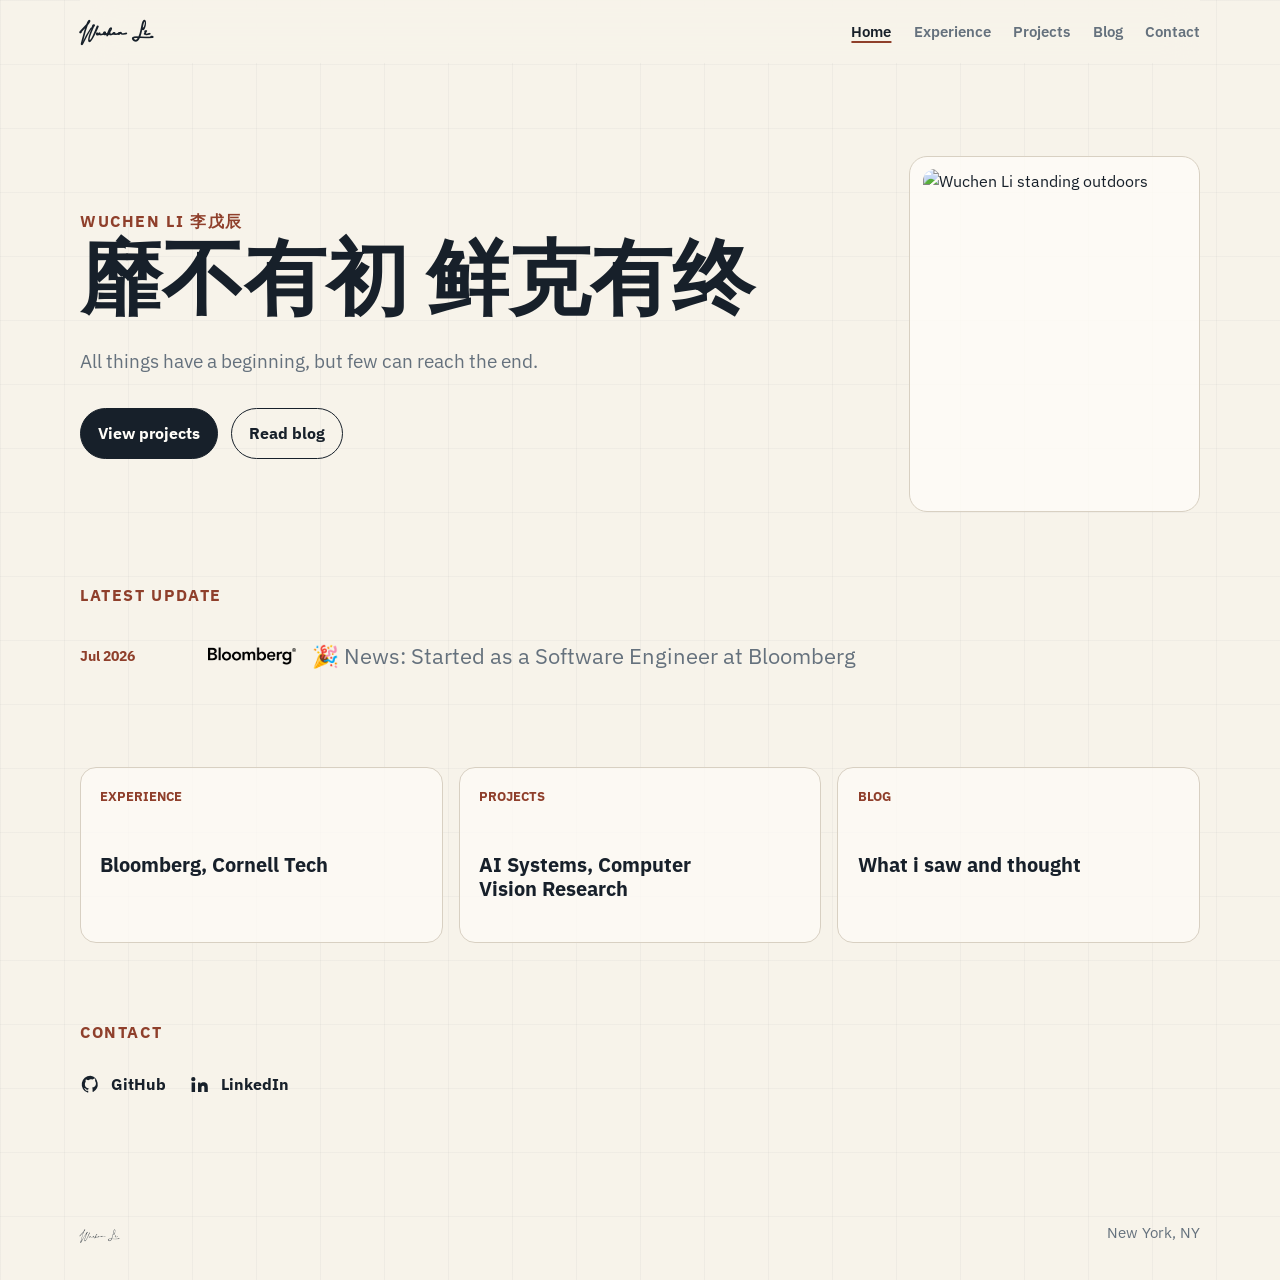
==== commit c8a5926e: "format update" ====
--- a/index.html
+++ b/index.html
@@ -95,7 +95,7 @@
             <img src="assets/images/Bloomberg.png" alt="Bloomberg logo">
           </div>
           <div>
-            <h3>🎉 News: Started as a Software Engineer at Bloomberg</h3>
+            <p class="news-title">🎉 News: Started as a Software Engineer at Bloomberg</p>
           </div>
         </article>
       </div>
--- a/src/css/style.css
+++ b/src/css/style.css
@@ -497,9 +497,15 @@
   min-height: 0;
 }
 
-.home-page .updates-section .news-item h3 {
+.home-page .updates-section .news-item h3,
+.home-page .updates-section .news-title {
   margin-bottom: 0;
   white-space: nowrap;
+}
+
+.home-page .updates-section .news-title {
+  font-size: clamp(1.05rem, 1.8vw, 1.35rem);
+  line-height: 1.25;
 }
 
 .home-page .contact-section {
@@ -572,6 +578,14 @@
 .experience-list,
 .education-list {
   margin-top: 1.5rem;
+}
+
+.experience-page .experience-section {
+  padding-bottom: clamp(1.2rem, 3vw, 2.2rem);
+}
+
+.experience-page .education-section {
+  padding-top: clamp(1.2rem, 3vw, 2.2rem);
 }
 
 .project-row {
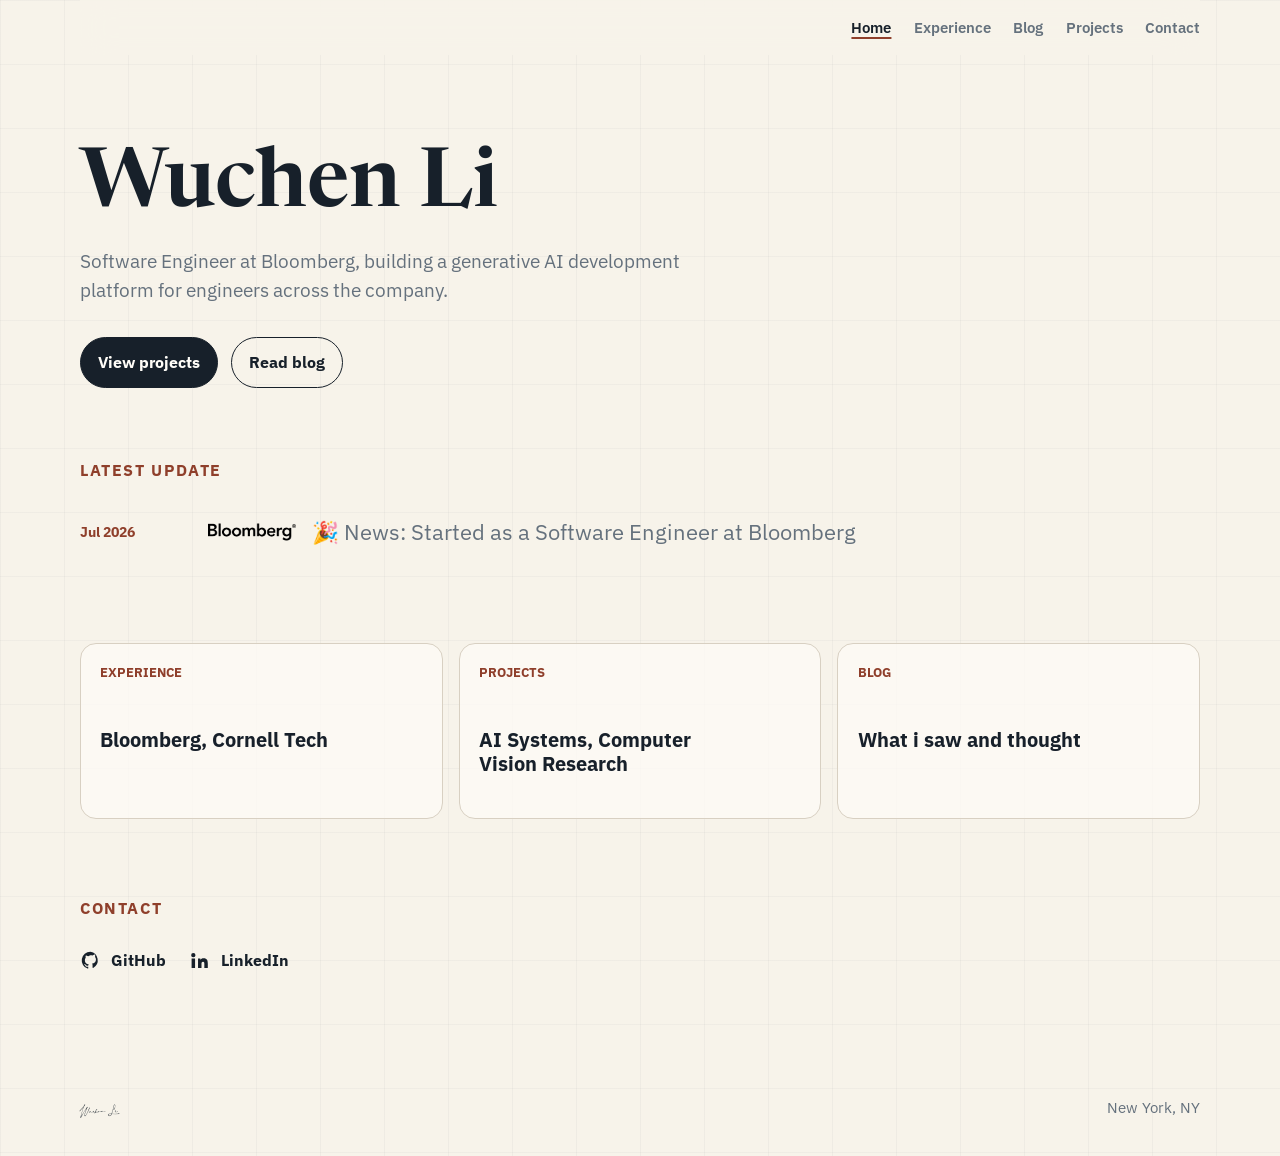
==== commit bf463d3b: "Simplify portfolio homepage" ====
--- a/index.html
+++ b/index.html
@@ -50,7 +50,7 @@
   <link rel="preconnect" href="https://fonts.googleapis.com">
   <link rel="preconnect" href="https://fonts.gstatic.com" crossorigin>
   <link href="https://fonts.googleapis.com/css2?family=IBM+Plex+Sans:wght@400;500;600;700&family=Newsreader:opsz,wght@6..72,500;6..72,600&display=swap" rel="stylesheet">
-  <link rel="stylesheet" href="src/css/style.css?v=20260704">
+  <link rel="stylesheet" href="src/css/style.css?v=20261116">
   <meta name="theme-color" content="#f7f3ea">
 </head>
 
@@ -58,14 +58,11 @@
   <a class="skip-link" href="#main">Skip to content</a>
 
   <header class="site-header">
-    <a class="brand" href="index.html" aria-label="Wuchen Li home">
-      <span>Wuchen Li</span>
-    </a>
     <nav class="site-nav" aria-label="Primary navigation">
       <a class="active" href="index.html">Home</a>
       <a href="work.html">Experience</a>
+      <a href="writing.html">Blog</a>
       <a href="projects.html">Projects</a>
-      <a href="writing.html">Blog</a>
       <a href="index.html#contact">Contact</a>
     </nav>
   </header>
@@ -73,17 +70,13 @@
   <main id="main">
     <section class="hero home-hero">
       <div class="hero-copy">
-        <p class="eyebrow">WUCHEN LI 李戊辰</p>
-        <h1>靡不有初 鲜克有终</h1>
-        <p class="lede">All things have a beginning, but few can reach the end.</p>
+        <h1>Wuchen Li</h1>
+        <p class="lede">Software Engineer at Bloomberg, building a generative AI development platform for engineers across the company.</p>
         <div class="hero-actions">
           <a class="button primary" href="projects.html">View projects</a>
           <a class="button secondary" href="writing.html">Read blog</a>
         </div>
       </div>
-      <figure class="portrait-card">
-        <img src="assets/images/wuchen.jpg" alt="Wuchen Li standing outdoors">
-      </figure>
     </section>
 
     <section class="updates-section" aria-label="Latest update">
--- a/src/css/style.css
+++ b/src/css/style.css
@@ -113,6 +113,7 @@
   border-bottom: 1px solid var(--line);
   background: rgba(247, 243, 234, 0.92);
   backdrop-filter: blur(16px);
+  justify-content: flex-end;
 }
 
 .brand {
@@ -165,7 +166,7 @@
 }
 
 .home-hero {
-  grid-template-columns: minmax(0, 1fr) minmax(17rem, 0.38fr);
+  grid-template-columns: minmax(0, 1fr);
   align-items: center;
 }
 
@@ -745,14 +746,17 @@
 
 @media (max-width: 860px) {
   .site-header {
-    align-items: flex-start;
-    flex-direction: column;
+    align-items: center;
+    flex-direction: row;
   }
 
   .site-nav {
-    width: 100%;
+    width: auto;
+    max-width: 100%;
+    margin-left: auto;
     overflow-x: auto;
     padding-bottom: 0.15rem;
+    justify-content: flex-end;
   }
 
   .home-hero,
